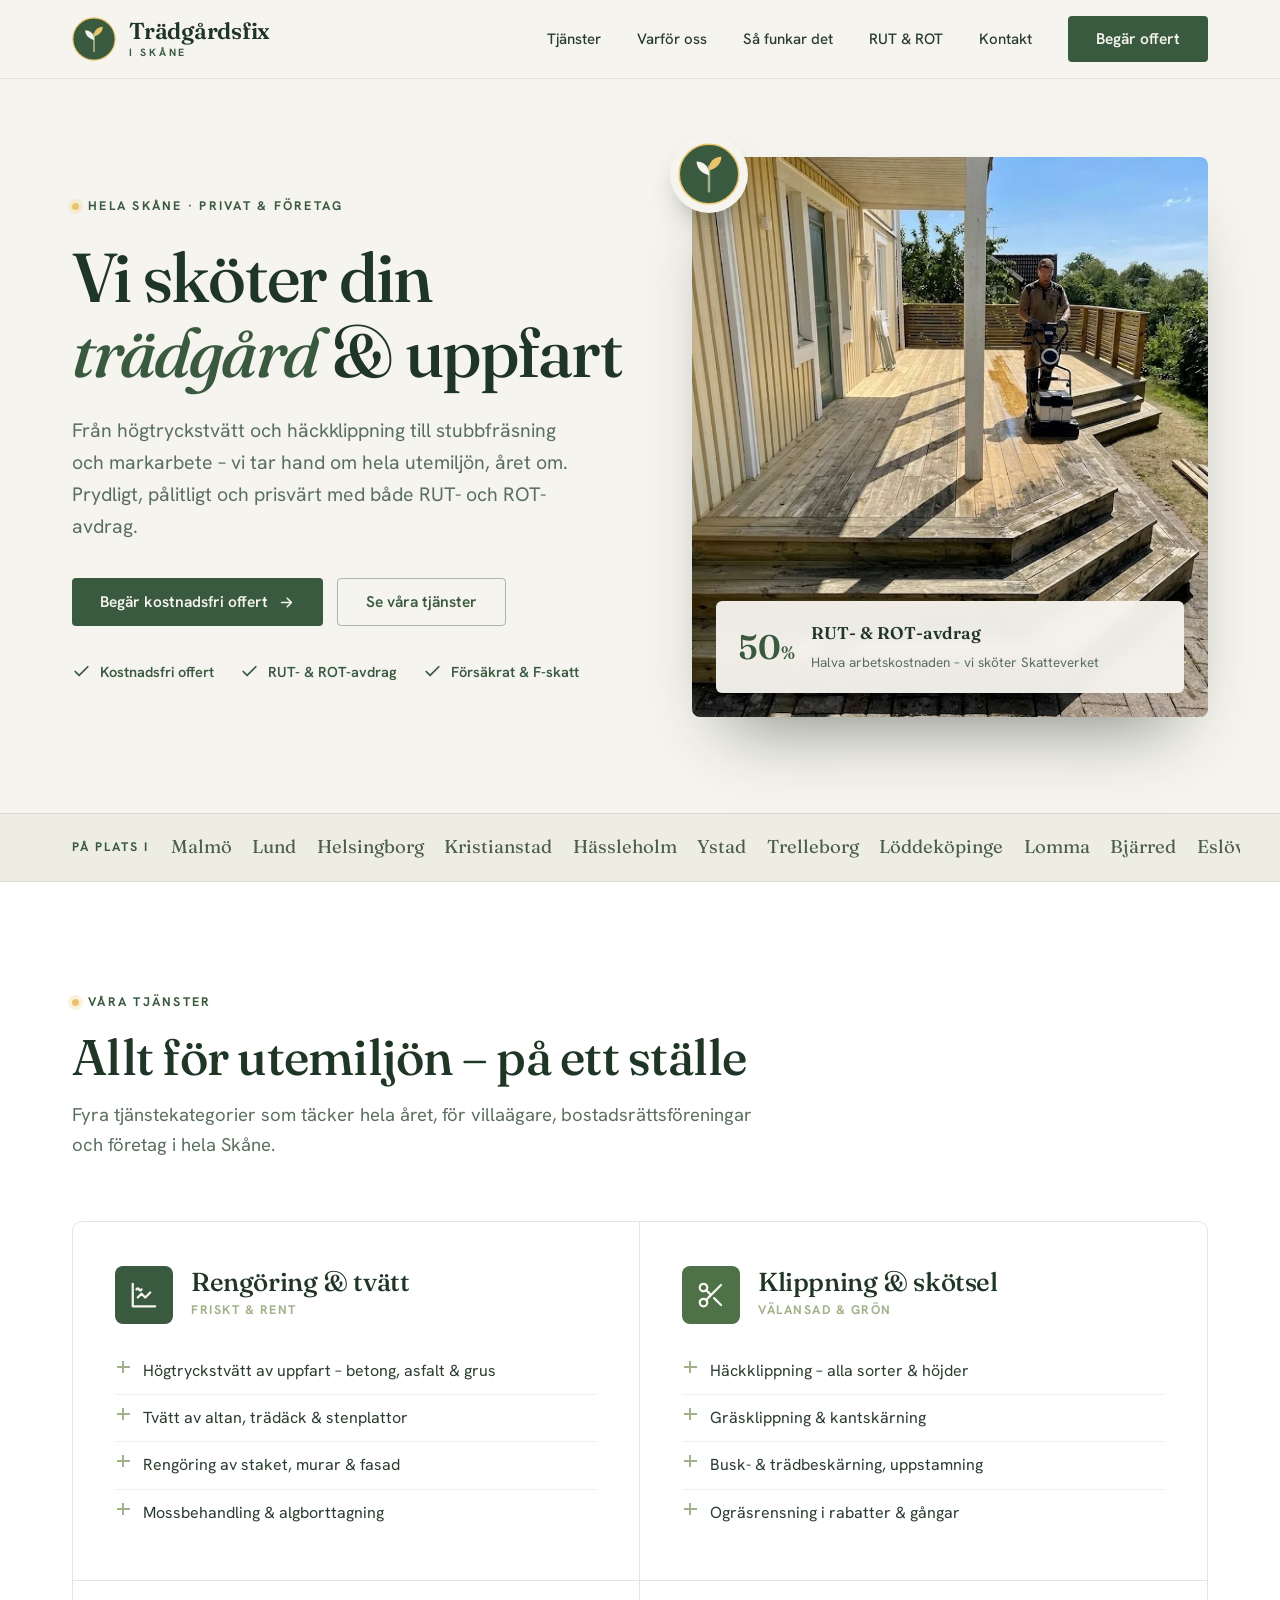
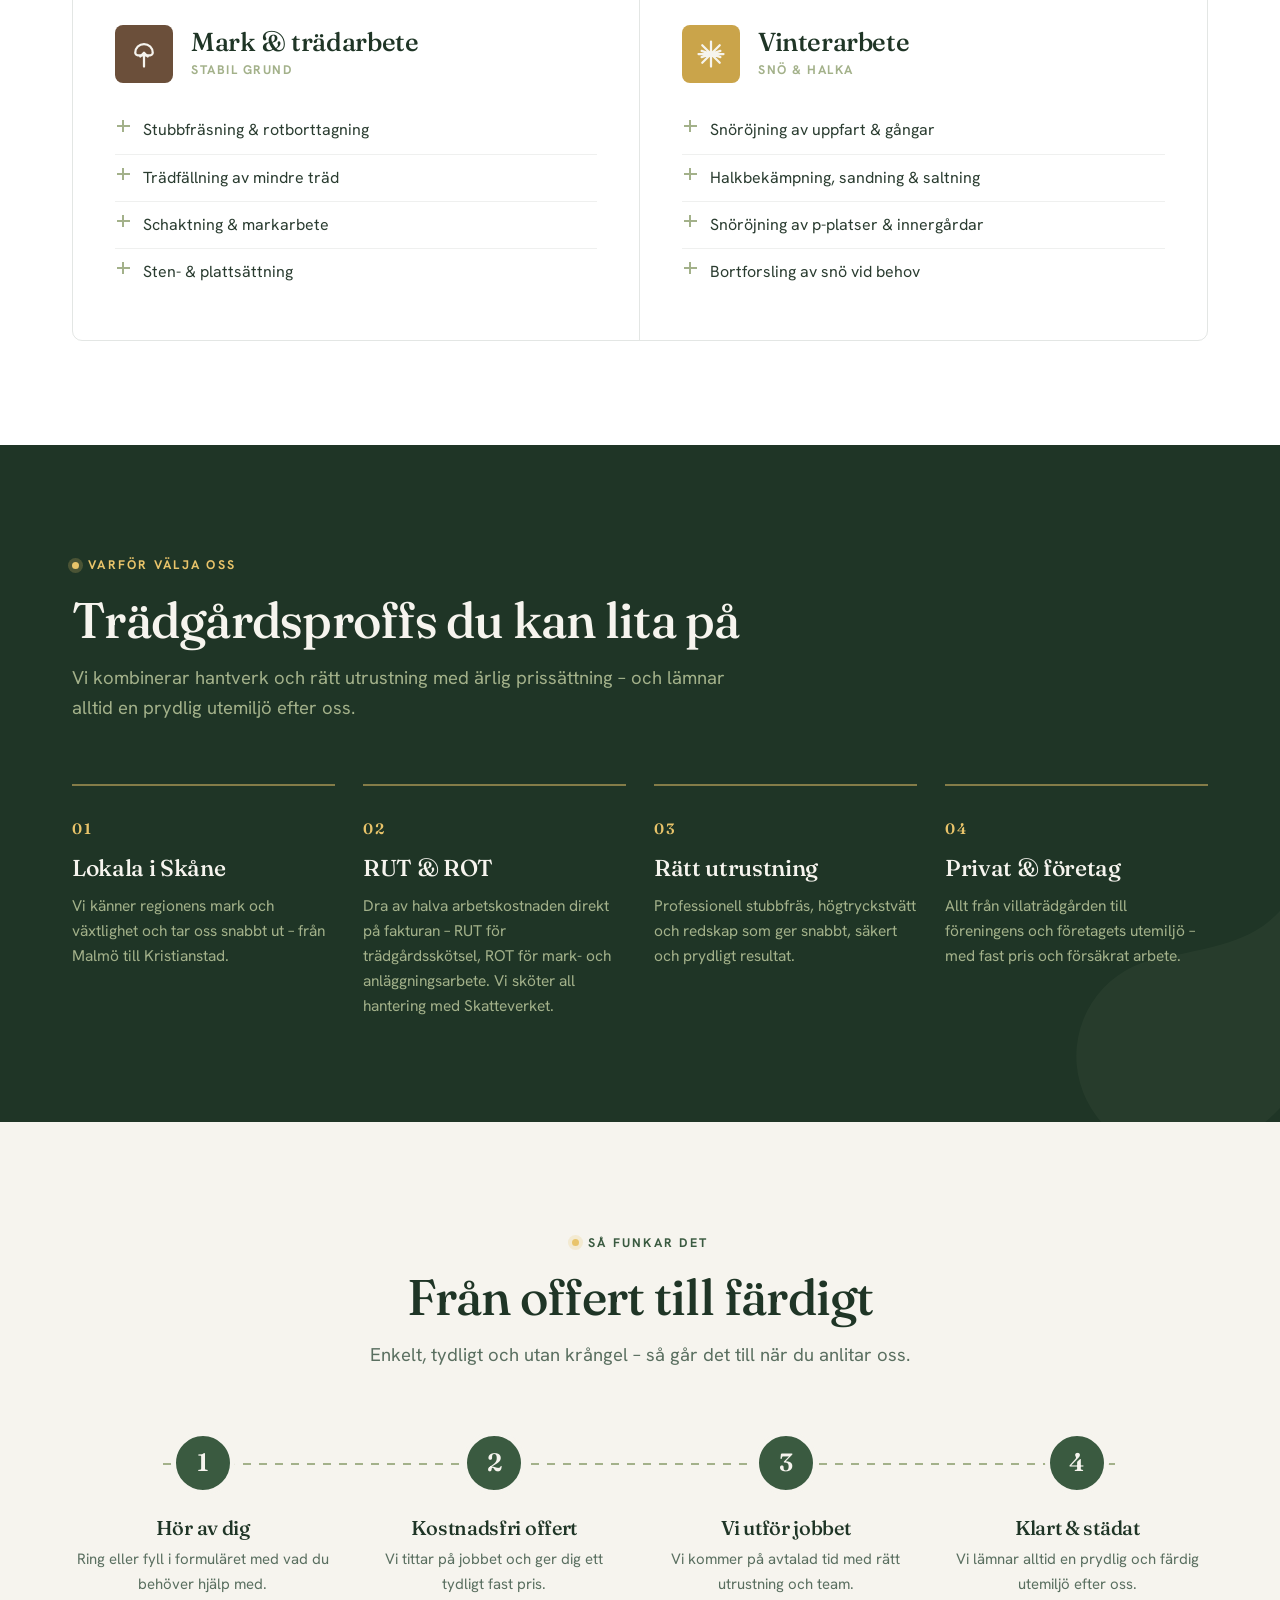
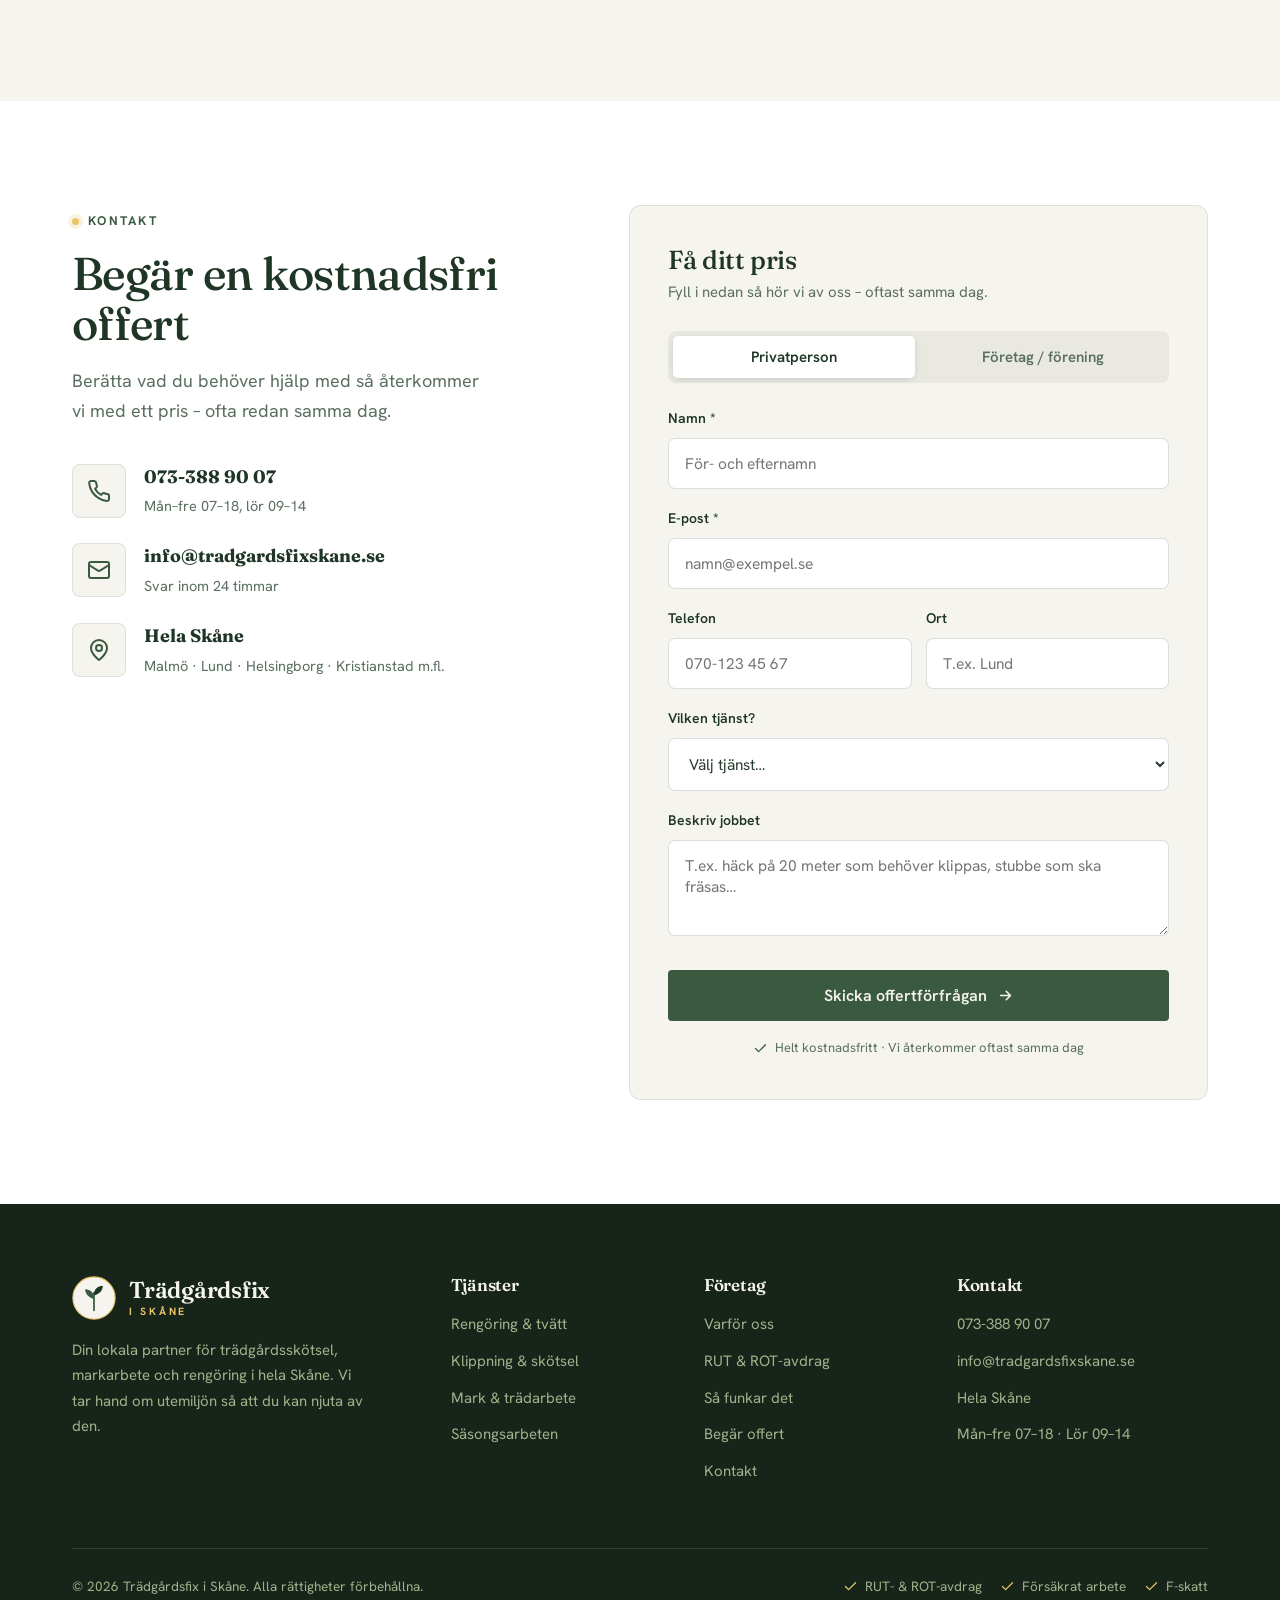
==== index.html @ 58f9da81 "Add files via upload" ====
<!DOCTYPE html>
<html lang="sv">
<head>
<meta charset="UTF-8">
<meta name="viewport" content="width=device-width, initial-scale=1.0">
<title>Trädgårdsfix i Skåne – Trädgårdsskötsel, markarbete & rengöring</title>
<meta name="description" content="Trädgårdsfix i Skåne erbjuder högtryckstvätt, häckklippning, stubbfräsning, markarbete och säsongsskötsel i hela Skåne. Privat & företag. Både RUT- & ROT-avdrag. Begär kostnadsfri offert!">
<link rel="preconnect" href="https://fonts.googleapis.com">
<link rel="preconnect" href="https://fonts.gstatic.com" crossorigin>
<link href="https://fonts.googleapis.com/css2?family=Fraunces:ital,opsz,wght@0,9..144,400;0,9..144,500;0,9..144,600;1,9..144,400;1,9..144,500&family=Hanken+Grotesk:wght@400;500;600;700&display=swap" rel="stylesheet">
<style>
  :root{
    --moss:#3a5a40;
    --forest:#1f3526;
    --deep:#16241a;
    --sage:#a3b18a;
    --pale:#dad7cd;
    --cream:#f6f4ee;
    --bark:#6b4f3a;
    --sun:#e9c46a;
    --sun-deep:#caa44a;
    --white:#ffffff;
    --ink:#2a3c30;
    --muted:#5a6f60;
    --display:'Fraunces',Georgia,serif;
    --body:'Hanken Grotesk',system-ui,sans-serif;
  }
  *{margin:0;padding:0;box-sizing:border-box}
  html{scroll-behavior:smooth}
  body{font-family:var(--body);color:var(--ink);background:var(--cream);line-height:1.65;font-size:17px;overflow-x:hidden}
  h1,h2,h3,h4{font-family:var(--display);font-weight:500;line-height:1.08;letter-spacing:-0.015em;color:var(--forest)}
  a{color:inherit;text-decoration:none}
  img{display:block;max-width:100%}
  .wrap{max-width:1200px;margin:0 auto;padding:0 32px}

  /* ── label / eyebrow ── */
  .eyebrow{display:inline-flex;align-items:center;gap:9px;font-family:var(--body);font-weight:700;font-size:12.5px;letter-spacing:.18em;text-transform:uppercase;color:var(--moss)}
  .eyebrow::before{content:"";width:7px;height:7px;border-radius:50%;background:var(--sun);box-shadow:0 0 0 4px rgba(233,196,106,.22)}

  /* ── buttons ── */
  .btn{display:inline-flex;align-items:center;gap:10px;background:var(--moss);color:var(--cream);padding:15px 28px;border-radius:4px;font-weight:600;font-size:15.5px;font-family:var(--body);transition:transform .18s,background .18s,box-shadow .18s;border:none;cursor:pointer;line-height:1}
  .btn:hover{background:var(--forest);transform:translateY(-2px);box-shadow:0 14px 28px -16px rgba(31,53,38,.7)}
  .btn svg{width:17px;height:17px}
  .btn-out{background:transparent;border:1.5px solid rgba(58,90,64,.4);color:var(--moss)}
  .btn-out:hover{background:rgba(58,90,64,.06);border-color:var(--moss);box-shadow:none}
  .btn-sun{background:var(--sun);color:var(--forest)}
  .btn-sun:hover{background:var(--sun-deep);color:var(--forest)}

  /* ══ NAV ══ */
  header{position:sticky;top:0;z-index:100;background:rgba(246,244,238,.82);backdrop-filter:blur(14px);border-bottom:1px solid rgba(31,53,38,.09)}
  nav{display:flex;align-items:center;justify-content:space-between;height:78px}
  .logo{display:flex;align-items:center;gap:13px}
  .logo svg{width:44px;height:44px;flex:0 0 auto}
  .logo-word{display:flex;flex-direction:column;line-height:1}
  .lw-main{font-family:var(--display);font-size:23px;font-weight:600;letter-spacing:-.01em;color:var(--forest)}
  .lw-sub{font-family:var(--body);font-size:10.5px;font-weight:700;letter-spacing:.26em;text-transform:uppercase;color:var(--moss);margin-top:4px}
  .navlinks{display:flex;gap:36px;align-items:center}
  .navlinks a.lk{font-weight:500;font-size:15px;color:var(--ink);transition:color .2s;white-space:nowrap}
  .navlinks a.lk:hover{color:var(--moss)}
  .menu-toggle{display:none;background:none;border:none;cursor:pointer;color:var(--forest)}
  .menu-toggle svg{width:28px;height:28px}

  /* ══ HERO ══ */
  .hero{position:relative;padding:78px 0 96px}
  .hero-grid{display:grid;grid-template-columns:1.04fr .96fr;gap:60px;align-items:center}
  .hero h1{font-size:clamp(42px,5.4vw,72px);margin:22px 0 0;letter-spacing:-0.025em}
  .hero h1 em{font-style:italic;font-weight:500;color:var(--moss)}
  .hero p.lead{font-size:19.5px;color:var(--muted);max-width:500px;margin:24px 0 36px}
  .hero-cta{display:flex;gap:14px;flex-wrap:wrap}
  .trust{display:flex;gap:26px;margin-top:34px;flex-wrap:wrap}
  .trust span{display:inline-flex;align-items:center;gap:9px;font-size:14.5px;font-weight:600;color:var(--moss)}
  .trust svg{width:19px;height:19px;flex:0 0 auto}

  /* hero visual */
  .hero-visual{position:relative}
  .hero-visual .frame{position:relative;border-radius:8px;overflow:hidden;box-shadow:0 40px 70px -36px rgba(22,36,26,.55)}
  .hero-visual image-slot{width:100%;height:560px;display:block}
  .hero-visual .hero-photo{width:100%;height:560px;display:block;object-fit:cover}
  .hero-visual .leafmark{position:absolute;top:-22px;left:-22px;width:78px;height:78px;background:var(--cream);border-radius:50%;display:flex;align-items:center;justify-content:center;box-shadow:0 14px 30px -14px rgba(22,36,26,.5);z-index:3}
  .hero-visual .leafmark svg{width:62px;height:62px}
  .rut-card{position:absolute;bottom:24px;left:24px;right:24px;background:rgba(246,244,238,.96);backdrop-filter:blur(6px);border-radius:6px;padding:18px 22px;display:flex;align-items:center;gap:16px;z-index:3}
  .rut-card .pct{flex:0 0 auto;font-family:var(--display);font-size:34px;font-weight:600;color:var(--moss);line-height:1}
  .rut-card .pct small{font-size:18px}
  .rut-card .tx strong{display:block;font-family:var(--display);font-size:17px;color:var(--forest);font-weight:600}
  .rut-card .tx span{font-size:13.5px;color:var(--muted)}

  /* ══ TOWN STRIP ══ */
  .towns{border-top:1px solid rgba(31,53,38,.1);border-bottom:1px solid rgba(31,53,38,.1);background:rgba(163,177,138,.1)}
  .towns .wrap{display:flex;align-items:center;gap:22px;padding-top:18px;padding-bottom:18px;flex-wrap:nowrap;overflow-x:auto}
  .towns .ttl{font-size:12.5px;font-weight:700;letter-spacing:.16em;text-transform:uppercase;color:var(--moss);flex:0 0 auto}
  .towns ul{list-style:none;display:flex;gap:clamp(12px,1.6vw,24px);flex-wrap:nowrap;flex:1;justify-content:space-between;min-width:0}
  .towns li{font-family:var(--display);font-size:clamp(15px,1.45vw,19px);color:var(--forest);opacity:.78;white-space:nowrap}

  /* ══ SECTIONS ══ */
  .sec{padding:104px 0}
  .sec-head{max-width:680px;margin:0 0 60px}
  .sec-head.center{margin-left:auto;margin-right:auto;text-align:center}
  .sec-head h2{font-size:clamp(32px,4vw,50px);margin:16px 0 16px}
  .sec-head p{font-size:18.5px;color:var(--muted)}

  /* ── SERVICES ── */
  #tjanster{background:var(--white)}
  .svc-grid{display:grid;grid-template-columns:repeat(2,1fr);gap:0;border:1px solid rgba(31,53,38,.12);border-radius:10px;overflow:hidden}
  .svc-card{padding:44px 42px;position:relative;border-right:1px solid rgba(31,53,38,.12);border-bottom:1px solid rgba(31,53,38,.12);transition:background .25s}
  .svc-card:nth-child(2n){border-right:none}
  .svc-card:nth-child(n+3){border-bottom:none}
  .svc-card:hover{background:var(--cream)}
  .svc-top{display:flex;align-items:center;gap:18px;margin-bottom:24px}
  .svc-icon{width:58px;height:58px;border-radius:8px;background:var(--moss);display:flex;align-items:center;justify-content:center;flex:0 0 auto}
  .svc-icon svg{width:30px;height:30px;color:var(--cream)}
  .svc-card.c2 .svc-icon{background:#4f7148}
  .svc-card.c3 .svc-icon{background:var(--bark)}
  .svc-card.c4 .svc-icon{background:var(--sun-deep)}
  .svc-card h3{font-size:26px}
  .svc-card .cat{font-size:12.5px;font-weight:700;letter-spacing:.12em;text-transform:uppercase;color:var(--sage);margin-top:4px}
  .svc-card ul{list-style:none;columns:1}
  .svc-card li{padding:10px 0 10px 28px;position:relative;font-size:16px;color:var(--ink);border-bottom:1px solid rgba(31,53,38,.07)}
  .svc-card li:last-child{border-bottom:none}
  .svc-card li::before{content:"";position:absolute;left:2px;top:18px;width:13px;height:2px;background:var(--sage)}
  .svc-card li::after{content:"";position:absolute;left:7px;top:13px;width:2px;height:12px;background:var(--sage)}

  /* ── WHY ── */
  #varfor{background:var(--forest);color:var(--cream);position:relative;overflow:hidden}
  #varfor .eyebrow{color:var(--sun)}
  #varfor .eyebrow::before{background:var(--sun)}
  #varfor .sec-head h2{color:var(--cream)}
  #varfor .sec-head p{color:var(--sage)}
  .why-grid{display:grid;grid-template-columns:repeat(4,1fr);gap:28px}
  .why-card{padding-top:28px;border-top:2px solid rgba(233,196,106,.5)}
  .why-card .num{font-family:var(--display);font-size:15px;font-weight:600;color:var(--sun);letter-spacing:.1em}
  .why-card h3{font-size:23px;color:var(--cream);margin:14px 0 12px}
  .why-card p{color:var(--sage);font-size:15.5px;line-height:1.62}
  .why-leaf{position:absolute;right:-80px;bottom:-90px;width:340px;height:340px;opacity:.06;color:var(--sage)}

  /* ── PROCESS ── */
  #process{background:var(--cream)}
  .steps{display:grid;grid-template-columns:repeat(4,1fr);gap:30px;position:relative;margin-top:14px}
  .steps::before{content:"";position:absolute;top:32px;left:8%;right:8%;height:2px;background:repeating-linear-gradient(90deg,var(--sage) 0 8px,transparent 8px 16px);z-index:0}
  .step{text-align:center;position:relative;z-index:1}
  .step .circle{width:64px;height:64px;border-radius:50%;background:var(--moss);color:var(--cream);font-family:var(--display);font-size:25px;display:flex;align-items:center;justify-content:center;margin:0 auto 22px;font-weight:600;border:5px solid var(--cream)}
  .step h3{font-size:20px;margin-bottom:9px}
  .step p{font-size:15px;color:var(--muted)}

  /* ── CONTACT ── */
  #kontakt{background:var(--white)}
  .contact-grid{display:grid;grid-template-columns:.92fr 1.08fr;gap:64px;align-items:start}
  .contact-info h2{font-size:clamp(30px,3.6vw,46px);margin:16px 0 18px}
  .contact-info>p{font-size:18px;color:var(--muted);margin-bottom:36px;max-width:420px}
  .contact-item{display:flex;align-items:center;gap:18px;margin-bottom:22px}
  .contact-item .ic{width:54px;height:54px;border-radius:8px;background:var(--cream);border:1px solid rgba(31,53,38,.1);display:flex;align-items:center;justify-content:center;flex:0 0 auto}
  .contact-item .ic svg{width:24px;height:24px;color:var(--moss)}
  .contact-item strong{display:block;font-family:var(--display);font-size:18px;color:var(--forest)}
  .contact-item span{font-size:14.5px;color:var(--muted)}

  form{background:var(--cream);border-radius:12px;padding:40px 38px;border:1px solid rgba(31,53,38,.1)}
  form h3{font-size:26px;margin-bottom:6px}
  form p.fsub{font-size:15px;color:var(--muted);margin-bottom:26px}
  .seg{display:grid;grid-template-columns:1fr 1fr;gap:8px;background:rgba(31,53,38,.06);padding:5px;border-radius:8px;margin-bottom:24px}
  .seg button{border:none;background:transparent;font-family:var(--body);font-weight:600;font-size:15px;padding:11px;border-radius:5px;cursor:pointer;color:var(--muted);transition:all .18s}
  .seg button.active{background:var(--white);color:var(--forest);box-shadow:0 2px 8px -3px rgba(31,53,38,.3)}
  .field{margin-bottom:18px}
  .row2{display:grid;grid-template-columns:1fr 1fr;gap:14px}
  label{display:block;font-weight:600;font-size:14px;margin-bottom:8px;color:var(--forest)}
  input,select,textarea{width:100%;padding:14px 16px;border:1.5px solid rgba(31,53,38,.16);border-radius:7px;font-family:var(--body);font-size:15.5px;background:var(--white);color:var(--ink);transition:border-color .2s,box-shadow .2s}
  input:focus,select:focus,textarea:focus{outline:none;border-color:var(--moss);box-shadow:0 0 0 3px rgba(58,90,64,.12)}
  textarea{resize:vertical;min-height:96px}
  .err input,.err select,.err textarea{border-color:#b3492f}
  .errmsg{display:none;color:#b3492f;font-size:13px;margin-top:6px;font-weight:500}
  .err .errmsg{display:block}
  form .btn{width:100%;justify-content:center;margin-top:8px;font-size:16px;padding:17px}
  .form-note{font-size:13px;color:var(--muted);text-align:center;margin-top:16px;display:flex;align-items:center;justify-content:center;gap:7px}
  .form-note svg{width:15px;height:15px;color:var(--moss)}
  .thanks{text-align:center;padding:30px 10px}
  .thanks .tick{width:64px;height:64px;border-radius:50%;background:var(--moss);display:flex;align-items:center;justify-content:center;margin:0 auto 22px}
  .thanks .tick svg{width:32px;height:32px;color:var(--cream)}
  .thanks h3{font-size:28px;margin-bottom:12px}
  .thanks p{color:var(--muted);font-size:16px;max-width:340px;margin:0 auto}

  /* ══ FOOTER ══ */
  footer{background:var(--deep);color:var(--sage);padding:72px 0 32px}
  .foot-grid{display:grid;grid-template-columns:1.6fr 1fr 1fr 1.2fr;gap:44px;margin-bottom:52px}
  footer .logo .lw-main{color:var(--cream)}
  footer .logo .lw-sub{color:var(--sun)}
  .foot-about{font-size:15px;line-height:1.7;max-width:300px;margin-top:18px}
  footer h4{color:var(--cream);font-size:17px;margin-bottom:18px;font-weight:600}
  footer ul{list-style:none}
  footer ul li{margin-bottom:12px;font-size:15px}
  footer ul li a:hover{color:var(--sun)}
  .foot-bottom{border-top:1px solid rgba(246,244,238,.12);padding-top:26px;display:flex;justify-content:space-between;flex-wrap:wrap;gap:12px;font-size:13.5px}
  .foot-badges{display:flex;gap:18px;flex-wrap:wrap}
  .foot-badges span{display:inline-flex;align-items:center;gap:7px}
  .foot-badges svg{width:15px;height:15px;color:var(--sun)}

  /* ── reveal ── */
  .fade{opacity:0;transform:translateY(26px);transition:opacity .7s ease,transform .7s ease}
  .fade.in{opacity:1;transform:none}

  @media(max-width:960px){
    .hero-grid,.contact-grid{grid-template-columns:1fr;gap:48px}
    .hero-visual{order:-1}
    .hero-visual image-slot{height:380px}
    .hero-visual .hero-photo{height:380px}
    .why-grid{grid-template-columns:repeat(2,1fr);gap:36px 28px}
    .foot-grid{grid-template-columns:1fr 1fr;gap:34px}
  }
  @media(max-width:1080px){
    .navlinks{display:none}
    .navlinks.open{display:flex;position:absolute;top:78px;left:0;right:0;background:var(--cream);flex-direction:column;align-items:flex-start;padding:24px 28px;gap:20px;border-bottom:1px solid rgba(31,53,38,.12);z-index:100}
    .menu-toggle{display:block}
  }
  @media(max-width:680px){
    .wrap{padding:0 22px}
    .sec{padding:70px 0}
    .svc-grid{grid-template-columns:1fr}
    .svc-card{border-right:none!important}
    .svc-card:nth-child(n+1){border-bottom:1px solid rgba(31,53,38,.12)}
    .svc-card:last-child{border-bottom:none}
    .why-grid,.steps{grid-template-columns:1fr;gap:30px}
    .foot-grid{grid-template-columns:1fr;gap:30px}
    .foot-bottom{flex-direction:column;align-items:flex-start;gap:16px}
    .steps::before{display:none}
    .row2{grid-template-columns:1fr}
  }
</style>
</head>
<body>

<!-- ══════════ NAV ══════════ -->
<header>
  <div class="wrap">
    <nav>
      <a href="#top" class="logo" aria-label="Trädgårdsfix i Skåne">
        <svg viewBox="0 0 100 100" aria-hidden="true">
          <circle cx="50" cy="50" r="48" fill="#3a5a40"/>
          <circle cx="50" cy="50" r="48" fill="none" stroke="#e9c46a" stroke-width="2.5"/>
          <path d="M50 78 C50 60 50 48 50 38" stroke="#a3b18a" stroke-width="4" stroke-linecap="round" fill="none"/>
          <path d="M50 52 C40 50 30 42 30 30 C42 30 50 38 50 50 Z" fill="#f6f4ee"/>
          <path d="M50 44 C60 42 70 34 70 22 C58 22 50 30 50 42 Z" fill="#e9c46a"/>
        </svg>
        <span class="logo-word"><span class="lw-main">Trädgårdsfix</span><span class="lw-sub">i Skåne</span></span>
      </a>
      <div class="navlinks" id="nav">
        <a class="lk" href="tjanster.html">Tjänster</a>
        <a class="lk" href="varfor-oss.html">Varför oss</a>
        <a class="lk" href="sa-funkar-det.html">Så funkar det</a>
        <a class="lk" href="avdrag.html">RUT &amp; ROT</a>
        <a class="lk" href="kontakt.html">Kontakt</a>
        <a href="kontakt.html" class="btn">Begär offert</a>
      </div>
      <button class="menu-toggle" id="toggle" aria-label="Öppna meny">
        <svg viewBox="0 0 24 24" fill="none" stroke="currentColor" stroke-width="2" stroke-linecap="round"><path d="M3 6h18M3 12h18M3 18h18"/></svg>
      </button>
    </nav>
  </div>
</header>

<!-- ══════════ HERO ══════════ -->
<section class="hero" id="top">
  <div class="wrap hero-grid">
    <div class="hero-copy fade in">
      <span class="eyebrow">Hela Skåne · Privat &amp; företag</span>
      <h1>Vi sköter din <em>trädgård</em> &amp; uppfart</h1>
      <p class="lead">Från högtryckstvätt och häckklippning till stubbfräsning och markarbete – vi tar hand om hela utemiljön, året om. Prydligt, pålitligt och prisvärt med både RUT- och ROT-avdrag.</p>
      <div class="hero-cta">
        <a href="#kontakt" class="btn">Begär kostnadsfri offert
          <svg viewBox="0 0 24 24" fill="none" stroke="currentColor" stroke-width="2.2" stroke-linecap="round" stroke-linejoin="round"><path d="M5 12h14M13 6l6 6-6 6"/></svg>
        </a>
        <a href="#tjanster" class="btn btn-out">Se våra tjänster</a>
      </div>
      <div class="trust">
        <span><svg viewBox="0 0 24 24" fill="none" stroke="currentColor" stroke-width="2.2" stroke-linecap="round" stroke-linejoin="round"><path d="M20 6 9 17l-5-5"/></svg> Kostnadsfri offert</span>
        <span><svg viewBox="0 0 24 24" fill="none" stroke="currentColor" stroke-width="2.2" stroke-linecap="round" stroke-linejoin="round"><path d="M20 6 9 17l-5-5"/></svg> RUT- &amp; ROT-avdrag</span>
        <span><svg viewBox="0 0 24 24" fill="none" stroke="currentColor" stroke-width="2.2" stroke-linecap="round" stroke-linejoin="round"><path d="M20 6 9 17l-5-5"/></svg> Försäkrat &amp; F-skatt</span>
      </div>
    </div>
    <div class="hero-visual fade in">
      <div class="leafmark">
        <svg viewBox="0 0 100 100" aria-hidden="true">
          <circle cx="50" cy="50" r="48" fill="#3a5a40"/>
          <circle cx="50" cy="50" r="48" fill="none" stroke="#e9c46a" stroke-width="2.5"/>
          <path d="M50 78 C50 60 50 48 50 38" stroke="#a3b18a" stroke-width="4" stroke-linecap="round" fill="none"/>
          <path d="M50 52 C40 50 30 42 30 30 C42 30 50 38 50 50 Z" fill="#f6f4ee"/>
          <path d="M50 44 C60 42 70 34 70 22 C58 22 50 30 50 42 Z" fill="#e9c46a"/>
        </svg>
      </div>
      <div class="frame">
        <img class="hero-photo" src="hero.webp" alt="Välskött trädgård i Skåne">
        <div class="rut-card">
          <div class="pct">50<small>%</small></div>
          <div class="tx">
            <strong>RUT- &amp; ROT-avdrag</strong>
            <span>Halva arbetskostnaden – vi sköter Skatteverket</span>
          </div>
        </div>
      </div>
    </div>
  </div>
</section>

<!-- ══════════ TOWN STRIP ══════════ -->
<div class="towns">
  <div class="wrap">
    <span class="ttl">På plats i</span>
    <ul>
      <li>Malmö</li>
      <li>Lund</li>
      <li>Helsingborg</li>
      <li>Kristianstad</li>
      <li>Hässleholm</li>
      <li>Ystad</li>
      <li>Trelleborg</li>
      <li>Löddeköpinge</li>
      <li>Lomma</li>
      <li>Bjärred</li>
      <li>Eslöv</li>
    </ul>
  </div>
</div>

<!-- ══════════ SERVICES ══════════ -->
<section class="sec" id="tjanster">
  <div class="wrap">
    <div class="sec-head fade">
      <span class="eyebrow">Våra tjänster</span>
      <h2>Allt för utemiljön – på ett ställe</h2>
      <p>Fyra tjänstekategorier som täcker hela året, för villaägare, bostadsrättsföreningar och företag i hela Skåne.</p>
    </div>
    <div class="svc-grid">

      <div class="svc-card c1 fade">
        <div class="svc-top">
          <div class="svc-icon"><svg viewBox="0 0 24 24" fill="none" stroke="currentColor" stroke-width="1.8" stroke-linecap="round" stroke-linejoin="round"><path d="M3 3v18h18"/><path d="M7 14l3-3 3 3 4-4"/><path d="M6 7.5c.5-1 1.5-1 2 0s1.5 1 2 0"/></svg></div>
          <div><h3>Rengöring &amp; tvätt</h3><div class="cat">Friskt &amp; rent</div></div>
        </div>
        <ul>
          <li>Högtryckstvätt av uppfart – betong, asfalt &amp; grus</li>
          <li>Tvätt av altan, trädäck &amp; stenplattor</li>
          <li>Rengöring av staket, murar &amp; fasad</li>
          <li>Mossbehandling &amp; algborttagning</li>
        </ul>
      </div>

      <div class="svc-card c2 fade">
        <div class="svc-top">
          <div class="svc-icon"><svg viewBox="0 0 24 24" fill="none" stroke="currentColor" stroke-width="1.8" stroke-linecap="round" stroke-linejoin="round"><circle cx="6" cy="6" r="3"/><circle cx="6" cy="18" r="3"/><path d="M20 4 8.12 15.88"/><path d="M14.47 14.48 20 20"/><path d="M8.12 8.12 12 12"/></svg></div>
          <div><h3>Klippning &amp; skötsel</h3><div class="cat">Välansad &amp; grön</div></div>
        </div>
        <ul>
          <li>Häckklippning – alla sorter &amp; höjder</li>
          <li>Gräsklippning &amp; kantskärning</li>
          <li>Busk- &amp; trädbeskärning, uppstamning</li>
          <li>Ogräsrensning i rabatter &amp; gångar</li>
        </ul>
      </div>

      <div class="svc-card c3 fade">
        <div class="svc-top">
          <div class="svc-icon"><svg viewBox="0 0 24 24" fill="none" stroke="currentColor" stroke-width="1.8" stroke-linecap="round" stroke-linejoin="round"><path d="M12 22v-8"/><path d="M9 14l3-3 3 3"/><path d="M5 11a7 7 0 0 1 14 0c0 1-1 2-2 2H7c-1 0-2-1-2-2Z"/></svg></div>
          <div><h3>Mark &amp; trädarbete</h3><div class="cat">Stabil grund</div></div>
        </div>
        <ul>
          <li>Stubbfräsning &amp; rotborttagning</li>
          <li>Trädfällning av mindre träd</li>
          <li>Schaktning &amp; markarbete</li>
          <li>Sten- &amp; plattsättning</li>
        </ul>
      </div>

      <div class="svc-card c4 fade">
        <div class="svc-top">
          <div class="svc-icon"><svg viewBox="0 0 24 24" fill="none" stroke="currentColor" stroke-width="1.8" stroke-linecap="round" stroke-linejoin="round"><path d="M12 2v20M2 12h20M5 5l14 14M19 5 5 19M4.5 9.5 12 12l7.5-2.5M4.5 14.5 12 12l7.5 2.5"/></svg></div>
          <div><h3>Vinterarbete</h3><div class="cat">Snö &amp; halka</div></div>
        </div>
        <ul>
          <li>Snöröjning av uppfart &amp; gångar</li>
          <li>Halkbekämpning, sandning &amp; saltning</li>
          <li>Snöröjning av p-platser &amp; innergårdar</li>
          <li>Bortforsling av snö vid behov</li>
        </ul>
      </div>

    </div>
  </div>
</section>

<!-- ══════════ WHY ══════════ -->
<section class="sec" id="varfor">
  <svg class="why-leaf" viewBox="0 0 24 24" fill="currentColor" aria-hidden="true"><path d="M11 20A7 7 0 0 1 9.8 6.1C15.5 5 17 4.48 19 2c1 2 2 4.18 2 8 0 5.5-4.78 10-10 10Z"/></svg>
  <div class="wrap">
    <div class="sec-head fade">
      <span class="eyebrow">Varför välja oss</span>
      <h2>Trädgårdsproffs du kan lita på</h2>
      <p>Vi kombinerar hantverk och rätt utrustning med ärlig prissättning – och lämnar alltid en prydlig utemiljö efter oss.</p>
    </div>
    <div class="why-grid">
      <div class="why-card fade">
        <span class="num">01</span>
        <h3>Lokala i Skåne</h3>
        <p>Vi känner regionens mark och växtlighet och tar oss snabbt ut – från Malmö till Kristianstad.</p>
      </div>
      <div class="why-card fade">
        <span class="num">02</span>
        <h3>RUT &amp; ROT</h3>
        <p>Dra av halva arbetskostnaden direkt på fakturan – RUT för trädgårdsskötsel, ROT för mark- och anläggningsarbete. Vi sköter all hantering med Skatteverket.</p>
      </div>
      <div class="why-card fade">
        <span class="num">03</span>
        <h3>Rätt utrustning</h3>
        <p>Professionell stubbfräs, högtryckstvätt och redskap som ger snabbt, säkert och prydligt resultat.</p>
      </div>
      <div class="why-card fade">
        <span class="num">04</span>
        <h3>Privat &amp; företag</h3>
        <p>Allt från villaträdgården till föreningens och företagets utemiljö – med fast pris och försäkrat arbete.</p>
      </div>
    </div>
  </div>
</section>

<!-- ══════════ PROCESS ══════════ -->
<section class="sec" id="process">
  <div class="wrap">
    <div class="sec-head center fade">
      <span class="eyebrow">Så funkar det</span>
      <h2>Från offert till färdigt</h2>
      <p>Enkelt, tydligt och utan krångel – så går det till när du anlitar oss.</p>
    </div>
    <div class="steps">
      <div class="step fade"><div class="circle">1</div><h3>Hör av dig</h3><p>Ring eller fyll i formuläret med vad du behöver hjälp med.</p></div>
      <div class="step fade"><div class="circle">2</div><h3>Kostnadsfri offert</h3><p>Vi tittar på jobbet och ger dig ett tydligt fast pris.</p></div>
      <div class="step fade"><div class="circle">3</div><h3>Vi utför jobbet</h3><p>Vi kommer på avtalad tid med rätt utrustning och team.</p></div>
      <div class="step fade"><div class="circle">4</div><h3>Klart &amp; städat</h3><p>Vi lämnar alltid en prydlig och färdig utemiljö efter oss.</p></div>
    </div>
  </div>
</section>

<!-- ══════════ CONTACT ══════════ -->
<section class="sec" id="kontakt">
  <div class="wrap contact-grid">
    <div class="contact-info fade">
      <span class="eyebrow">Kontakt</span>
      <h2>Begär en kostnadsfri offert</h2>
      <p>Berätta vad du behöver hjälp med så återkommer vi med ett pris – ofta redan samma dag.</p>
      <div class="contact-item">
        <div class="ic"><svg viewBox="0 0 24 24" fill="none" stroke="currentColor" stroke-width="2" stroke-linecap="round" stroke-linejoin="round"><path d="M22 16.92v3a2 2 0 0 1-2.18 2 19.79 19.79 0 0 1-8.63-3.07 19.5 19.5 0 0 1-6-6 19.79 19.79 0 0 1-3.07-8.67A2 2 0 0 1 4.11 2h3a2 2 0 0 1 2 1.72c.13.96.36 1.9.7 2.81a2 2 0 0 1-.45 2.11L8.09 9.91a16 16 0 0 0 6 6l1.27-1.27a2 2 0 0 1 2.11-.45c.91.34 1.85.57 2.81.7A2 2 0 0 1 22 16.92Z"/></svg></div>
        <div><strong>073-388 90 07</strong><span>Mån–fre 07–18, lör 09–14</span></div>
      </div>
      <div class="contact-item">
        <div class="ic"><svg viewBox="0 0 24 24" fill="none" stroke="currentColor" stroke-width="2" stroke-linecap="round" stroke-linejoin="round"><rect width="20" height="16" x="2" y="4" rx="2"/><path d="m22 7-8.97 5.7a1.94 1.94 0 0 1-2.06 0L2 7"/></svg></div>
        <div><strong>info@tradgardsfixskane.se</strong><span>Svar inom 24 timmar</span></div>
      </div>
      <div class="contact-item">
        <div class="ic"><svg viewBox="0 0 24 24" fill="none" stroke="currentColor" stroke-width="2" stroke-linecap="round" stroke-linejoin="round"><path d="M20 10c0 6-8 12-8 12s-8-6-8-12a8 8 0 0 1 16 0Z"/><circle cx="12" cy="10" r="3"/></svg></div>
        <div><strong>Hela Skåne</strong><span>Malmö · Lund · Helsingborg · Kristianstad m.fl.</span></div>
      </div>
    </div>

    <form id="quoteForm" novalidate>
      <div id="formBody">
        <h3>Få ditt pris</h3>
        <p class="fsub">Fyll i nedan så hör vi av oss – oftast samma dag.</p>
        <div class="seg" id="kundtyp">
          <button type="button" class="active" data-val="Privatperson">Privatperson</button>
          <button type="button" data-val="Företag / förening">Företag / förening</button>
        </div>
        <input type="hidden" name="kundtyp" id="kundtypVal" value="Privatperson">
        <input type="hidden" name="subject" value="Ny offertförfrågan från hemsidan">
        <input type="hidden" name="from_name" value="Trädgårdsfix i Skåne – webb">
        <input type="checkbox" name="botcheck" id="botcheck" style="display:none" tabindex="-1" autocomplete="off">
        <div class="field" id="f-namn">
          <label for="namn">Namn <span class="req">*</span></label>
          <input type="text" id="namn" name="namn" placeholder="För- och efternamn">
          <div class="errmsg">Fyll i ditt namn.</div>
        </div>
        <div class="field" id="f-epost">
          <label for="epost">E-post <span class="req">*</span></label>
          <input type="email" id="epost" name="epost" placeholder="namn@exempel.se">
          <div class="errmsg">Ange en giltig e-postadress.</div>
        </div>
        <div class="row2">
          <div class="field" id="f-tel">
            <label for="tel">Telefon</label>
            <input type="tel" id="tel" name="tel" placeholder="070-123 45 67">
            <div class="errmsg">Ange ett telefonnummer.</div>
          </div>
          <div class="field" id="f-ort">
            <label for="ort">Ort</label>
            <input type="text" id="ort" name="ort" placeholder="T.ex. Lund">
            <div class="errmsg">Ange din ort.</div>
          </div>
        </div>
        <div class="field" id="f-tjanst">
          <label for="tjanst">Vilken tjänst?</label>
          <select id="tjanst" name="tjanst">
            <option value="">Välj tjänst…</option>
            <option>Rengöring &amp; tvätt</option>
            <option>Klippning &amp; skötsel</option>
            <option>Mark &amp; trädarbete</option>
            <option>Säsongsarbeten</option>
            <option>Flera / vet ej</option>
          </select>
          <div class="errmsg">Välj en tjänst.</div>
        </div>
        <div class="field" id="f-meddelande">
          <label for="meddelande">Beskriv jobbet</label>
          <textarea id="meddelande" name="meddelande" placeholder="T.ex. häck på 20 meter som behöver klippas, stubbe som ska fräsas…"></textarea>
        </div>
        <button type="submit" class="btn">Skicka offertförfrågan
          <svg viewBox="0 0 24 24" fill="none" stroke="currentColor" stroke-width="2.2" stroke-linecap="round" stroke-linejoin="round"><path d="M5 12h14M13 6l6 6-6 6"/></svg>
        </button>
        <p class="form-note">
          <svg viewBox="0 0 24 24" fill="none" stroke="currentColor" stroke-width="2" stroke-linecap="round" stroke-linejoin="round"><path d="M20 6 9 17l-5-5"/></svg>
          Helt kostnadsfritt · Vi återkommer oftast samma dag
        </p>
      </div>
    </form>
  </div>
</section>

<!-- ══════════ FOOTER ══════════ -->
<footer>
  <div class="wrap">
    <div class="foot-grid">
      <div>
        <div class="logo">
          <svg width="44" height="44" viewBox="0 0 100 100" aria-hidden="true">
            <circle cx="50" cy="50" r="48" fill="#f6f4ee"/>
            <circle cx="50" cy="50" r="48" fill="none" stroke="#e9c46a" stroke-width="2.5"/>
            <path d="M50 78 C50 60 50 48 50 38" stroke="#3a5a40" stroke-width="4" stroke-linecap="round" fill="none"/>
            <path d="M50 52 C40 50 30 42 30 30 C42 30 50 38 50 50 Z" fill="#3a5a40"/>
            <path d="M50 44 C60 42 70 34 70 22 C58 22 50 30 50 42 Z" fill="#1f3526"/>
          </svg>
          <span class="logo-word"><span class="lw-main">Trädgårdsfix</span><span class="lw-sub">i Skåne</span></span>
        </div>
        <p class="foot-about">Din lokala partner för trädgårdsskötsel, markarbete och rengöring i hela Skåne. Vi tar hand om utemiljön så att du kan njuta av den.</p>
      </div>
      <div>
        <h4>Tjänster</h4>
        <ul>
          <li><a href="tjanster.html">Rengöring &amp; tvätt</a></li>
          <li><a href="tjanster.html">Klippning &amp; skötsel</a></li>
          <li><a href="tjanster.html">Mark &amp; trädarbete</a></li>
          <li><a href="tjanster.html">Säsongsarbeten</a></li>
        </ul>
      </div>
      <div>
        <h4>Företag</h4>
        <ul>
          <li><a href="varfor-oss.html">Varför oss</a></li>
          <li><a href="avdrag.html">RUT &amp; ROT-avdrag</a></li>
          <li><a href="sa-funkar-det.html">Så funkar det</a></li>
          <li><a href="kontakt.html">Begär offert</a></li>
          <li><a href="kontakt.html">Kontakt</a></li>
        </ul>
      </div>
      <div>
        <h4>Kontakt</h4>
        <ul>
          <li>073-388 90 07</li>
          <li>info@tradgardsfixskane.se</li>
          <li>Hela Skåne</li>
          <li>Mån–fre 07–18 · Lör 09–14</li>
        </ul>
      </div>
    </div>
    <div class="foot-bottom">
      <span>© 2026 Trädgårdsfix i Skåne. Alla rättigheter förbehållna.</span>
      <div class="foot-badges">
        <span><svg viewBox="0 0 24 24" fill="none" stroke="currentColor" stroke-width="2" stroke-linecap="round" stroke-linejoin="round"><path d="M20 6 9 17l-5-5"/></svg> RUT- &amp; ROT-avdrag</span>
        <span><svg viewBox="0 0 24 24" fill="none" stroke="currentColor" stroke-width="2" stroke-linecap="round" stroke-linejoin="round"><path d="M20 6 9 17l-5-5"/></svg> Försäkrat arbete</span>
        <span><svg viewBox="0 0 24 24" fill="none" stroke="currentColor" stroke-width="2" stroke-linecap="round" stroke-linejoin="round"><path d="M20 6 9 17l-5-5"/></svg> F-skatt</span>
      </div>
    </div>
  </div>
</footer>

<script>
  // mobile menu
  const toggle=document.getElementById('toggle');
  const nav=document.getElementById('nav');
  toggle.addEventListener('click',()=>nav.classList.toggle('open'));
  nav.querySelectorAll('a').forEach(a=>a.addEventListener('click',()=>nav.classList.remove('open')));

  // reveal on scroll
  const io=new IntersectionObserver((entries)=>{
    entries.forEach(e=>{if(e.isIntersecting){e.target.classList.add('in');io.unobserve(e.target);}});
  },{threshold:.12});
  document.querySelectorAll('.fade').forEach(el=>io.observe(el));

  // kundtyp segmented control
  const seg=document.getElementById('kundtyp');
  const kundtypVal=document.getElementById('kundtypVal');
  seg.addEventListener('click',(e)=>{
    const b=e.target.closest('button'); if(!b) return;
    seg.querySelectorAll('button').forEach(x=>x.classList.remove('active'));
    b.classList.add('active');
    kundtypVal.value=b.dataset.val;
  });

  // form validation + success
  const form=document.getElementById('quoteForm');

  // ===== E-POST-KOPPLING (Web3Forms) =====
  // 1. Skapa en gratis nyckel på https://web3forms.com med info@tradgardsfixskane.se
  // 2. Klistra in nyckeln mellan citattecknen nedan (ersätt DIN-NYCKEL-HÄR).
  //    Använd SAMMA nyckel här som på kontakt.html.
  const WEB3FORMS_KEY = 'b4616909-146c-4e19-b6a7-46b7f95f7a49';
  // =======================================

  const required=[['namn','f-namn'],['epost','f-epost'],['tel','f-tel'],['ort','f-ort'],['tjanst','f-tjanst']];
  required.forEach(([id])=>{
    document.getElementById(id).addEventListener('input',function(){
      this.closest('.field').classList.remove('err');
    });
  });

  function showThanks(){
    const namn=(document.getElementById('namn')?.value.trim().split(' ')[0])||'';
    document.getElementById('formBody').innerHTML=
      '<div class="thanks">'+
      '<div class="tick"><svg viewBox="0 0 24 24" fill="none" stroke="currentColor" stroke-width="2.4" stroke-linecap="round" stroke-linejoin="round"><path d="M20 6 9 17l-5-5"/></svg></div>'+
      '<h3>Tack'+(namn?', '+namn:'')+'!</h3>'+
      '<p>Vi har tagit emot din offertförfrågan och hör av oss så snart vi kan – ofta redan samma dag.</p>'+
      '</div>';
  }

  form.addEventListener('submit',async function(e){
    e.preventDefault();
    let ok=true;
    required.forEach(([id,field])=>{
      const el=document.getElementById(id);
      const f=document.getElementById(field);
      const emptyOrBad = !el.value.trim() || (id==='epost' && !/^[^\s@]+@[^\s@]+\.[^\s@]+$/.test(el.value.trim()));
      if(emptyOrBad){f.classList.add('err');ok=false;}else{f.classList.remove('err');}
    });
    if(!ok){form.querySelector('.err input,.err select')?.focus();return;}

    const btn=form.querySelector('button[type="submit"]');
    const btnHtml=btn.innerHTML;

    if(!WEB3FORMS_KEY || WEB3FORMS_KEY==='DIN-NYCKEL-HÄR'){
      showThanks();
      return;
    }

    btn.disabled=true;
    btn.style.opacity='.7';
    btn.textContent='Skickar…';
    try{
      const data=new FormData(form);
      data.set('access_key', WEB3FORMS_KEY);
      data.set('replyto', document.getElementById('epost').value.trim());
      const res=await fetch('https://api.web3forms.com/submit',{
        method:'POST',
        headers:{'Accept':'application/json'},
        body:data
      });
      const out=await res.json();
      if(out.success){ showThanks(); }
      else { throw new Error(out.message||'fel'); }
    }catch(err){
      btn.disabled=false;
      btn.style.opacity='';
      btn.innerHTML=btnHtml;
      let warn=form.querySelector('.send-error');
      if(!warn){
        warn=document.createElement('p');
        warn.className='send-error';
        warn.style.cssText='color:#b3492f;font-size:14px;font-weight:500;text-align:center;margin-top:14px';
        btn.insertAdjacentElement('afterend',warn);
      }
      warn.textContent='Det gick inte att skicka just nu. Ring oss gärna på 073-388 90 07 eller mejla info@tradgardsfixskane.se.';
    }
  });
</script>

</body>
</html>
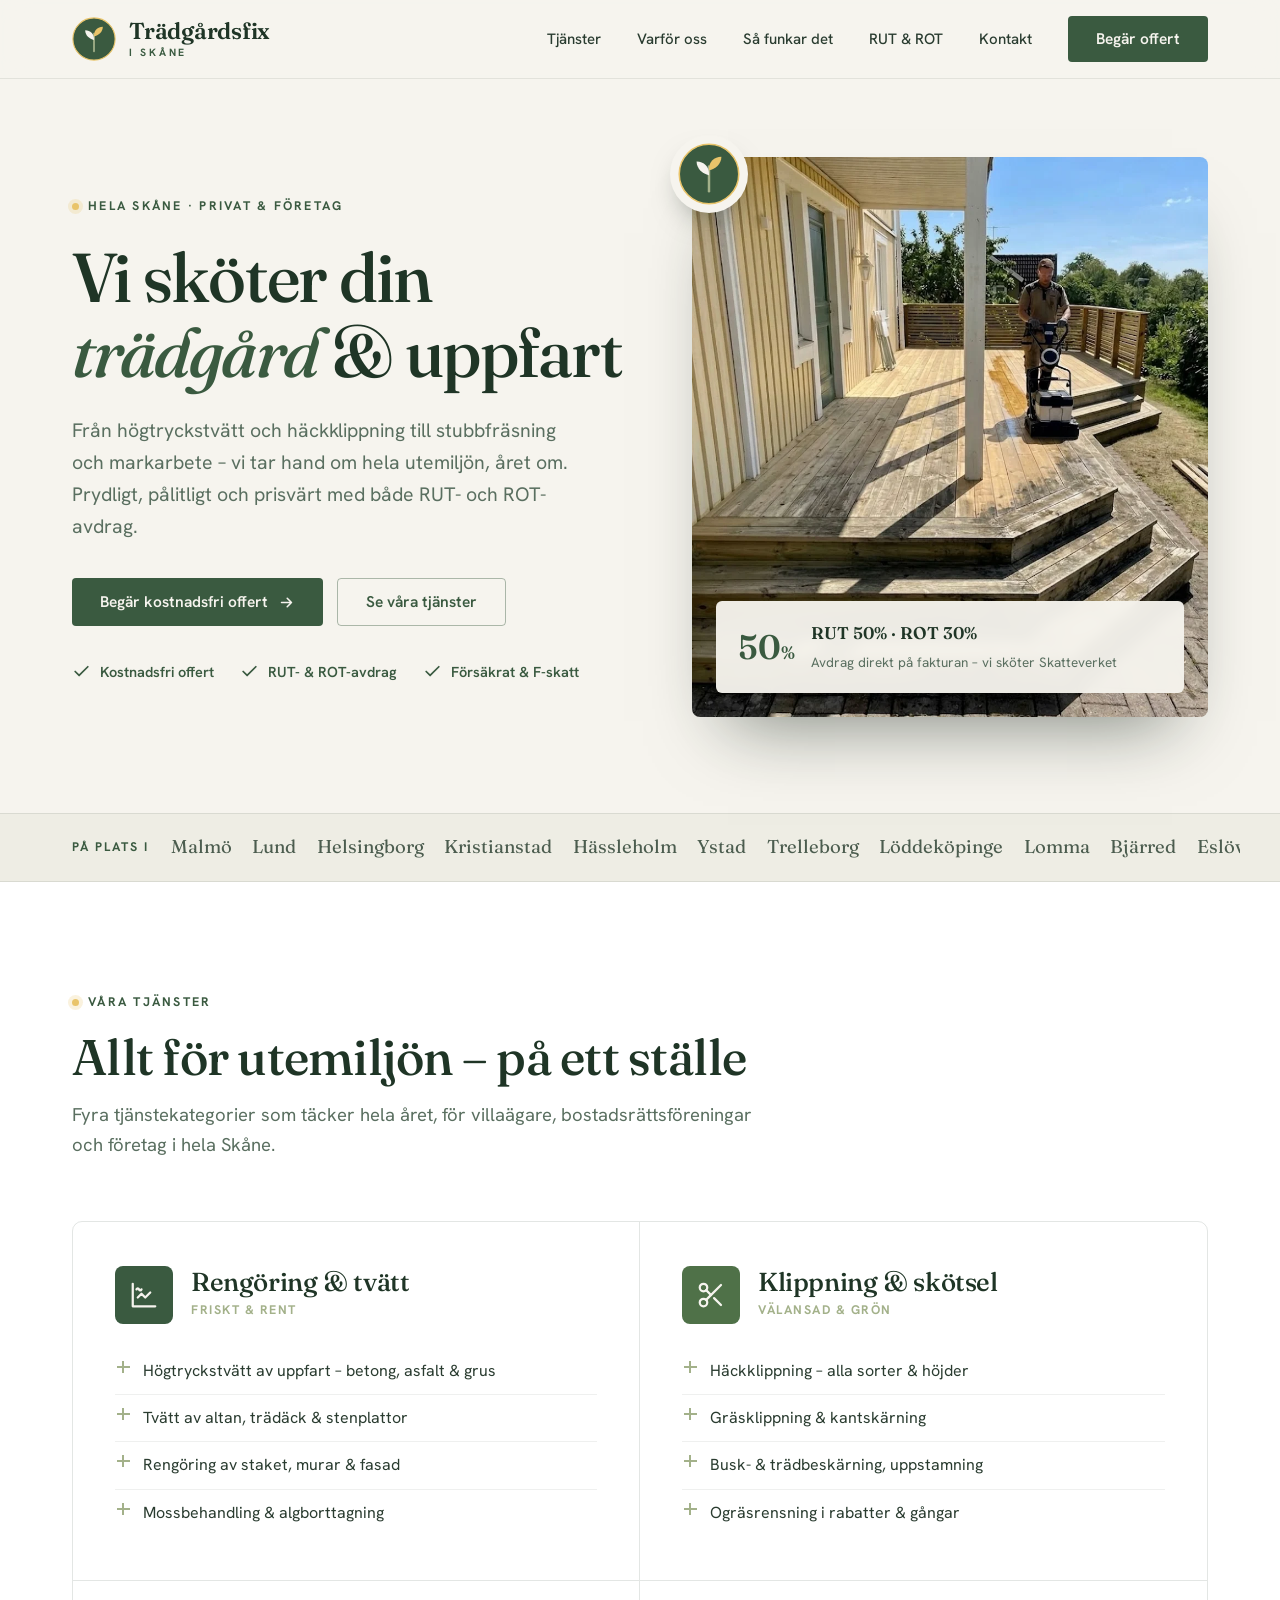
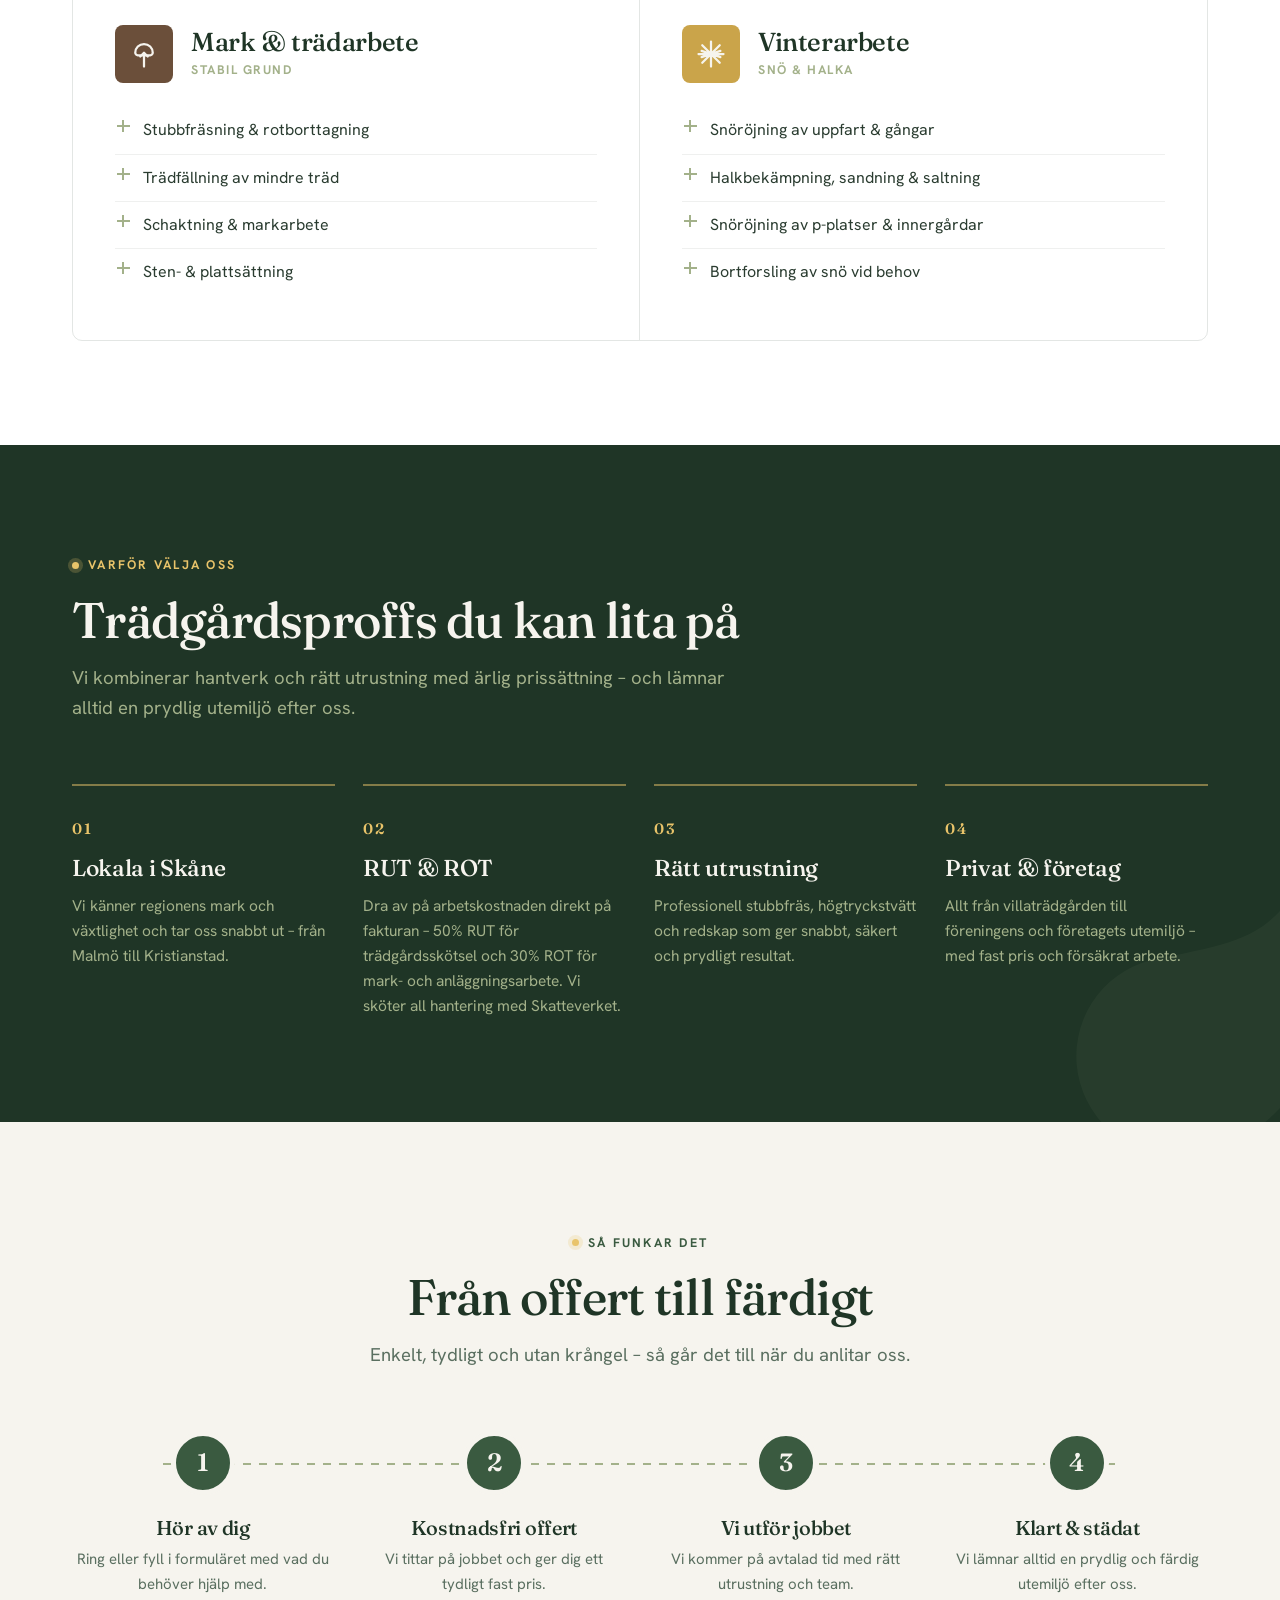
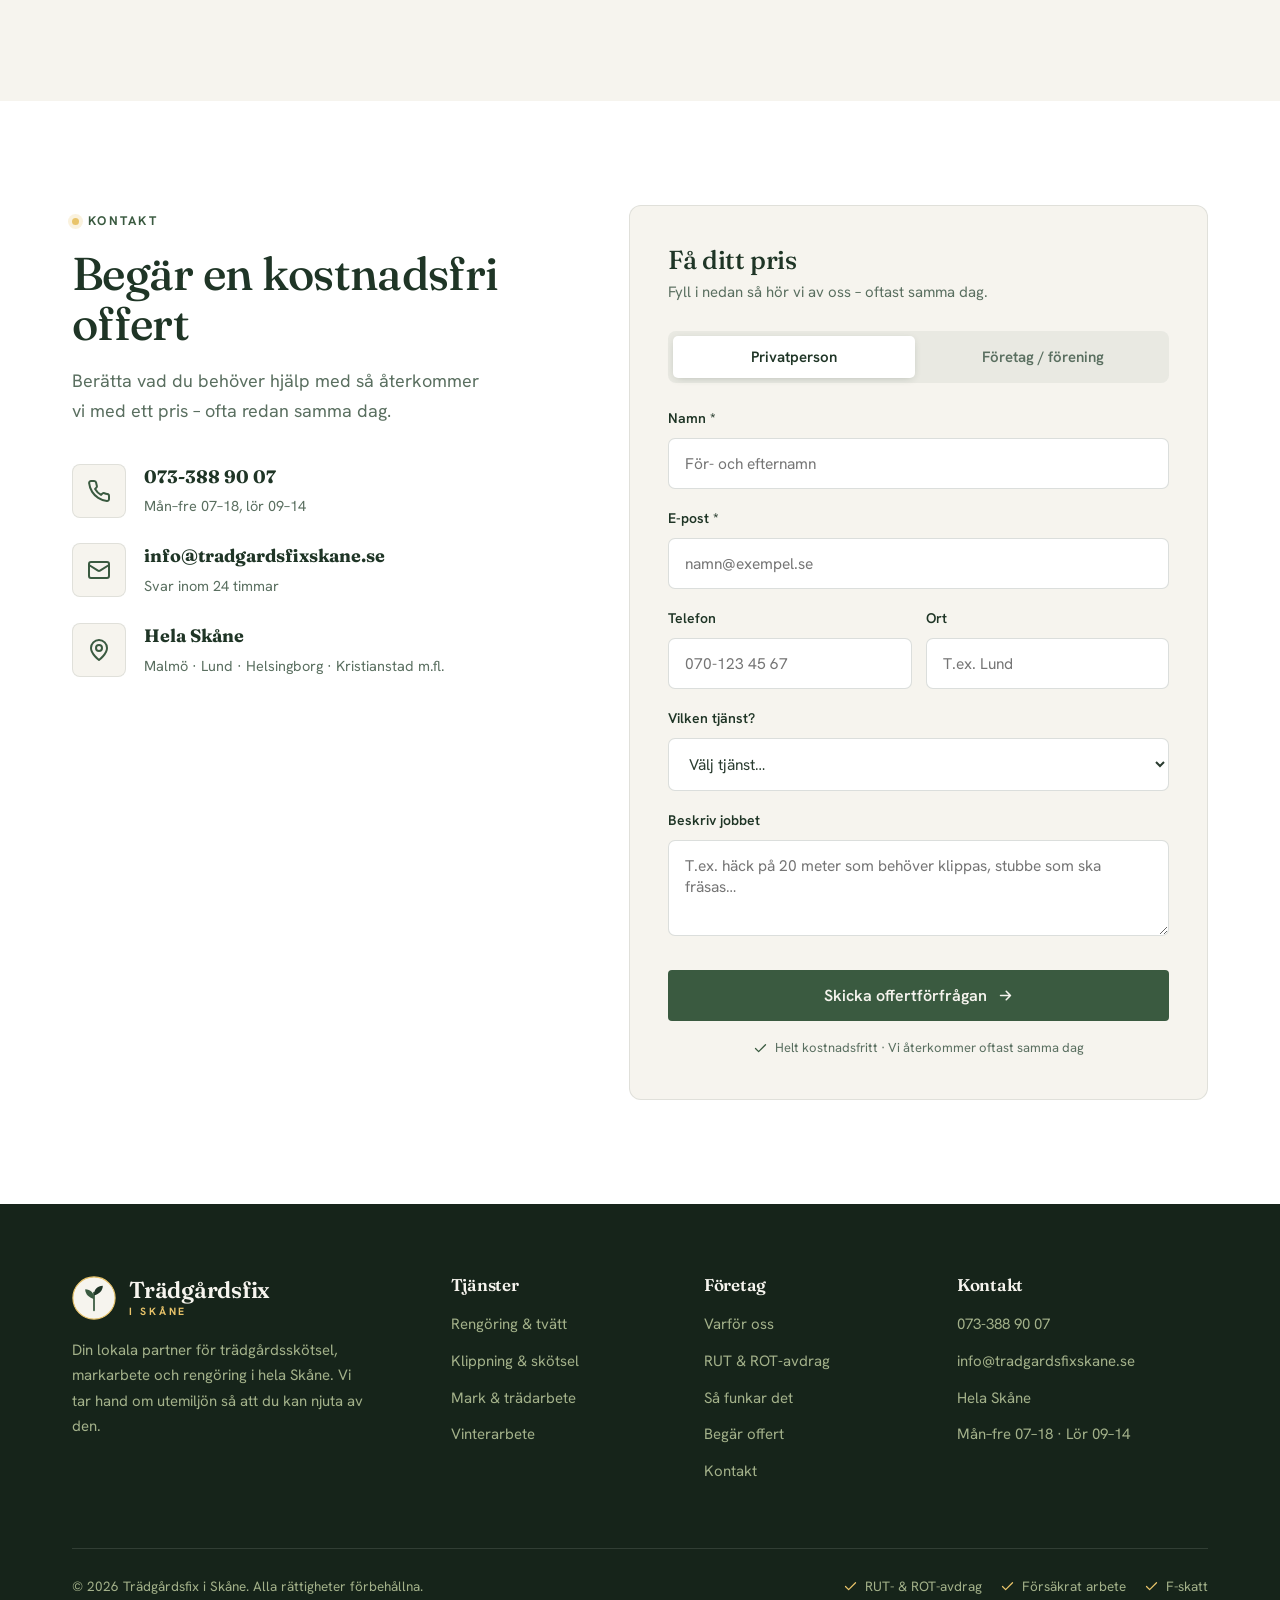
==== commit 5572cb5e: "Add files via upload" ====
--- a/index.html
+++ b/index.html
@@ -288,8 +288,8 @@
         <div class="rut-card">
           <div class="pct">50<small>%</small></div>
           <div class="tx">
-            <strong>RUT- &amp; ROT-avdrag</strong>
-            <span>Halva arbetskostnaden – vi sköter Skatteverket</span>
+            <strong>RUT 50% · ROT 30%</strong>
+            <span>Avdrag direkt på fakturan – vi sköter Skatteverket</span>
           </div>
         </div>
       </div>
@@ -401,7 +401,7 @@
       <div class="why-card fade">
         <span class="num">02</span>
         <h3>RUT &amp; ROT</h3>
-        <p>Dra av halva arbetskostnaden direkt på fakturan – RUT för trädgårdsskötsel, ROT för mark- och anläggningsarbete. Vi sköter all hantering med Skatteverket.</p>
+        <p>Dra av på arbetskostnaden direkt på fakturan – 50% RUT för trädgårdsskötsel och 30% ROT för mark- och anläggningsarbete. Vi sköter all hantering med Skatteverket.</p>
       </div>
       <div class="why-card fade">
         <span class="num">03</span>
@@ -496,7 +496,7 @@
             <option>Rengöring &amp; tvätt</option>
             <option>Klippning &amp; skötsel</option>
             <option>Mark &amp; trädarbete</option>
-            <option>Säsongsarbeten</option>
+            <option>Vinterarbete</option>
             <option>Flera / vet ej</option>
           </select>
           <div class="errmsg">Välj en tjänst.</div>
@@ -540,7 +540,7 @@
           <li><a href="tjanster.html">Rengöring &amp; tvätt</a></li>
           <li><a href="tjanster.html">Klippning &amp; skötsel</a></li>
           <li><a href="tjanster.html">Mark &amp; trädarbete</a></li>
-          <li><a href="tjanster.html">Säsongsarbeten</a></li>
+          <li><a href="tjanster.html">Vinterarbete</a></li>
         </ul>
       </div>
       <div>
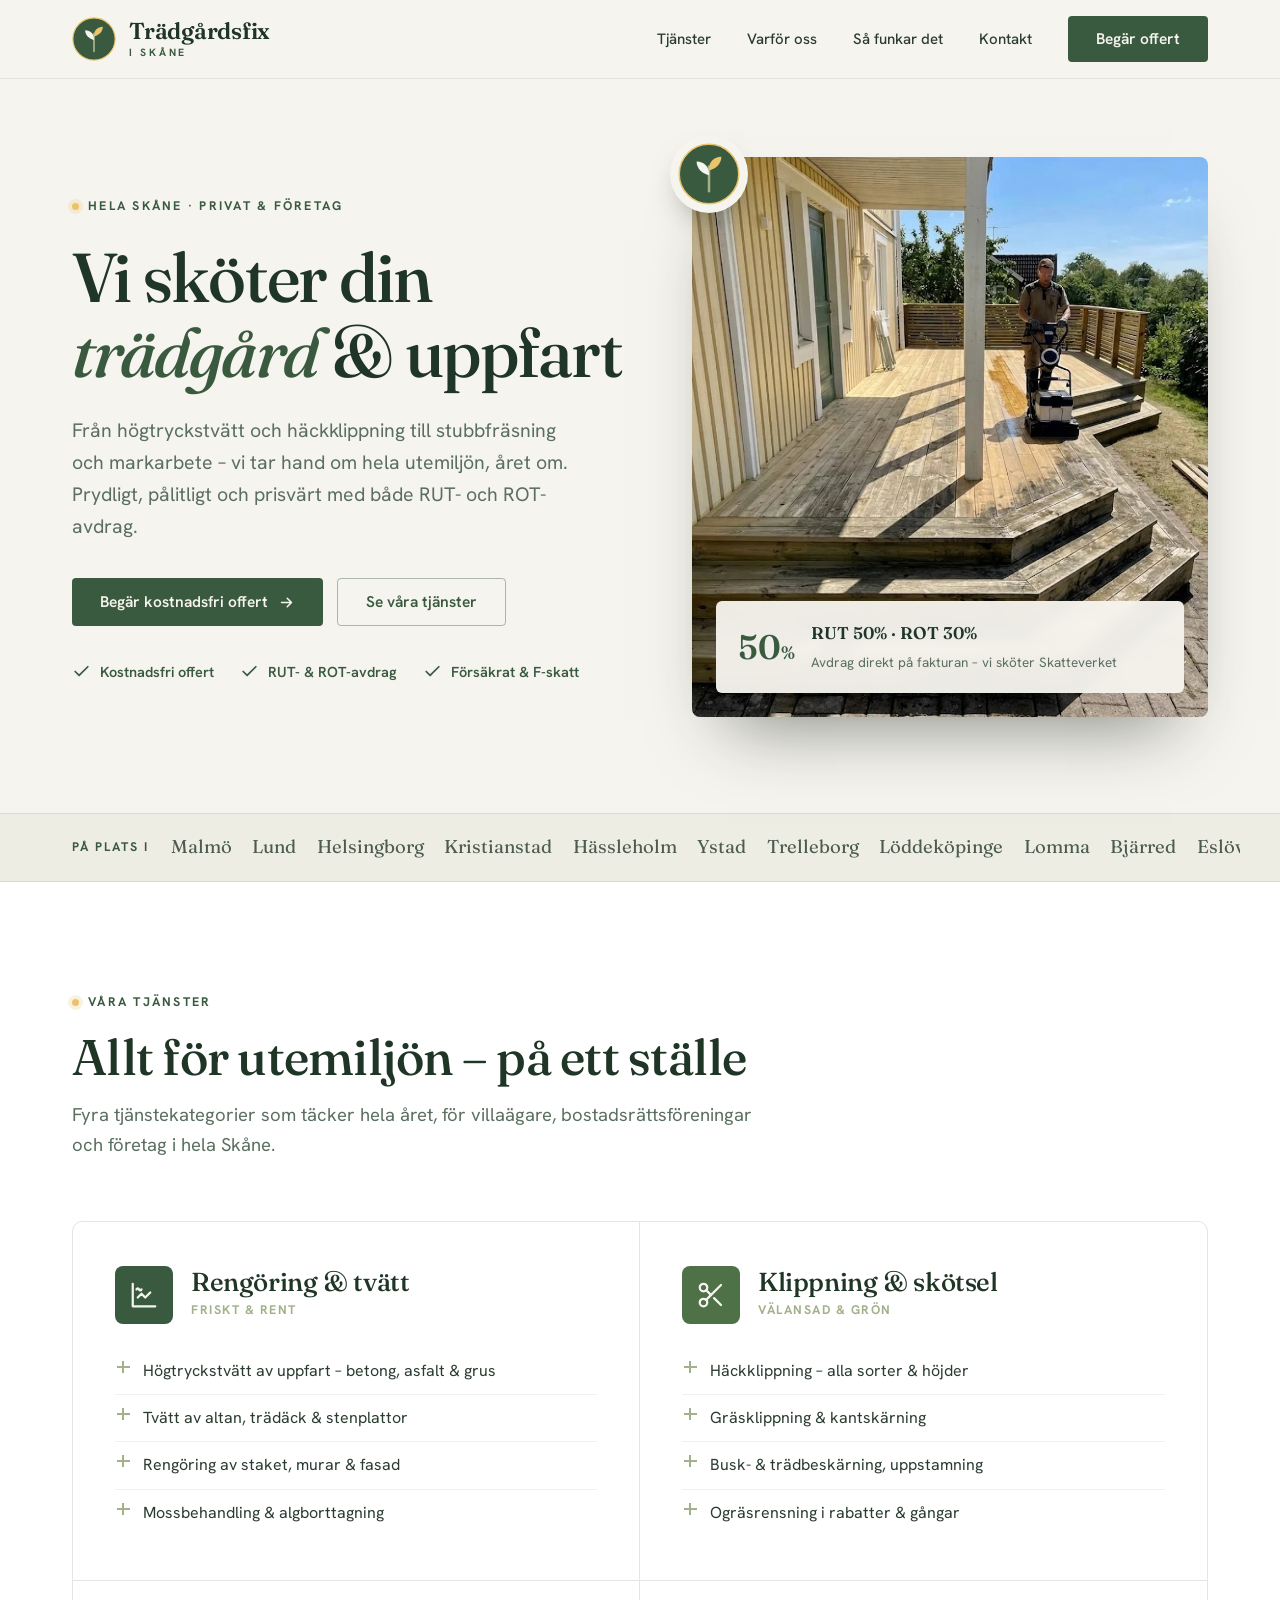
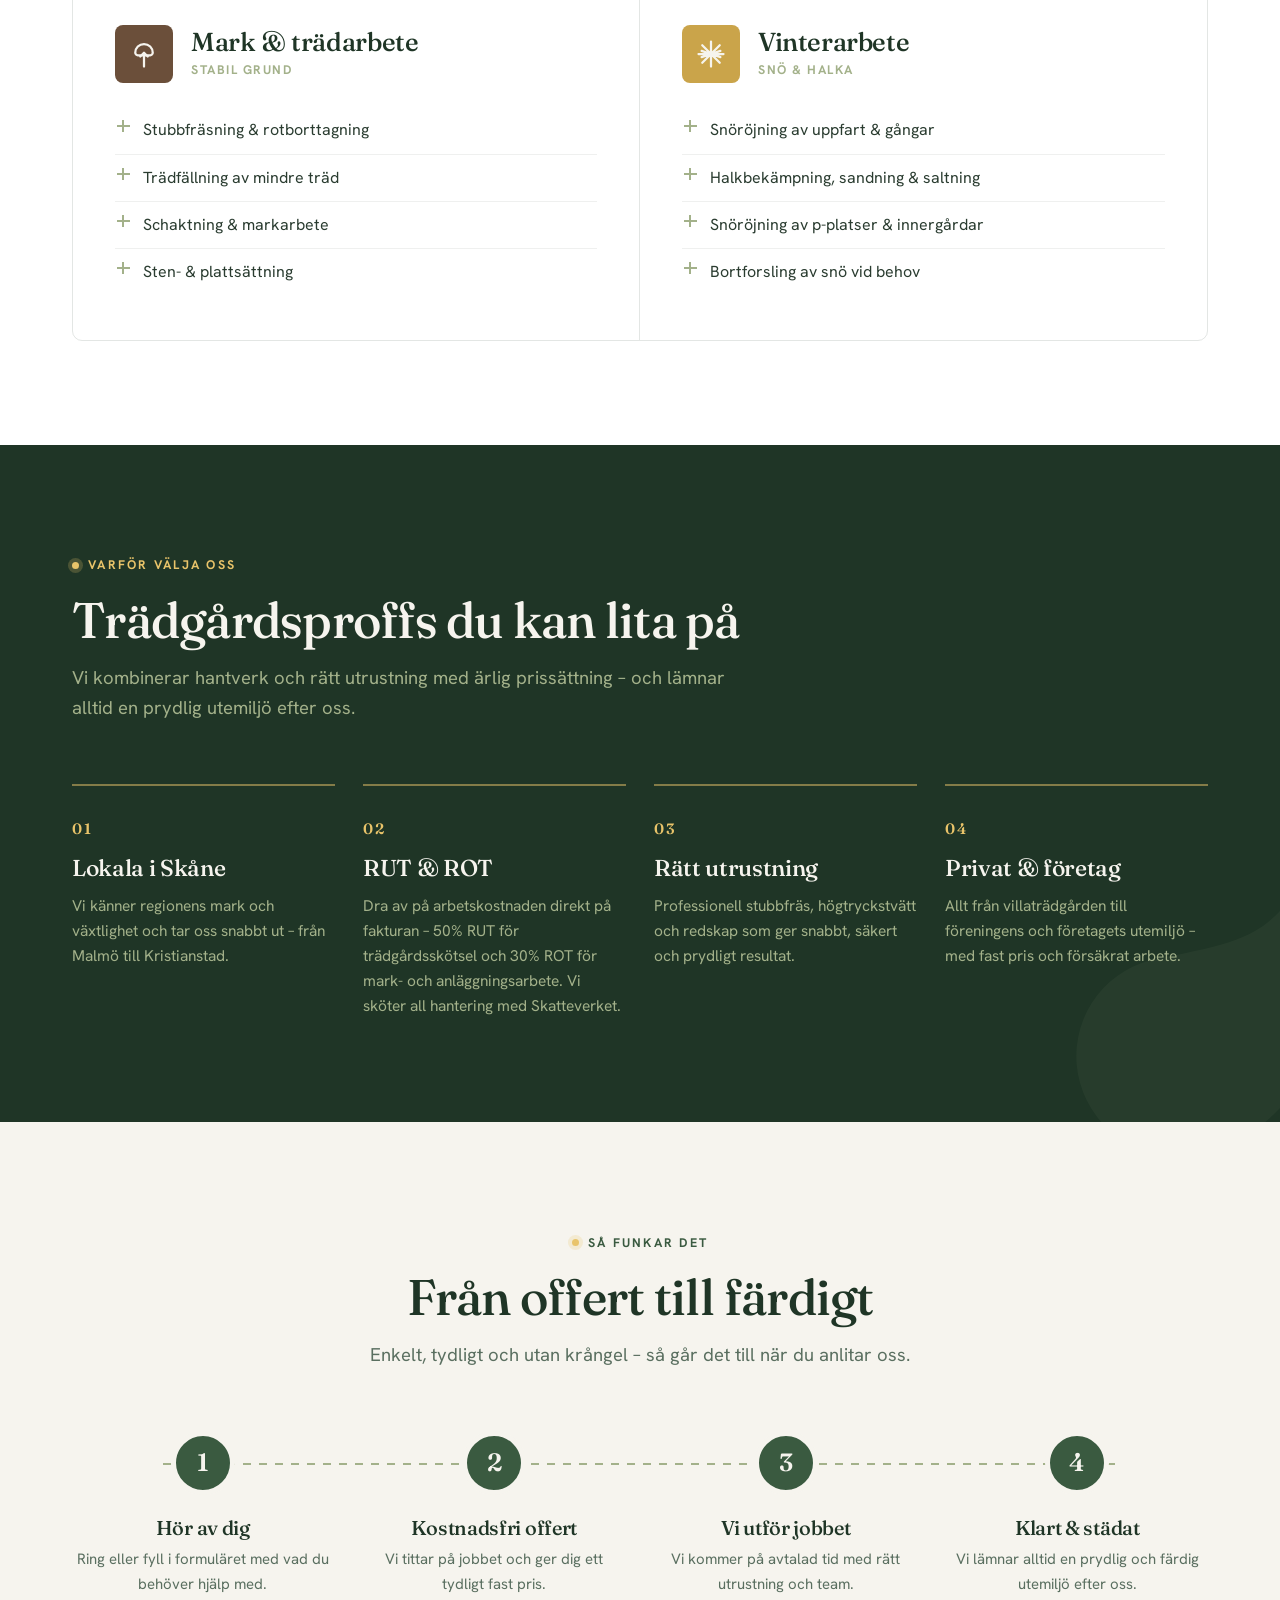
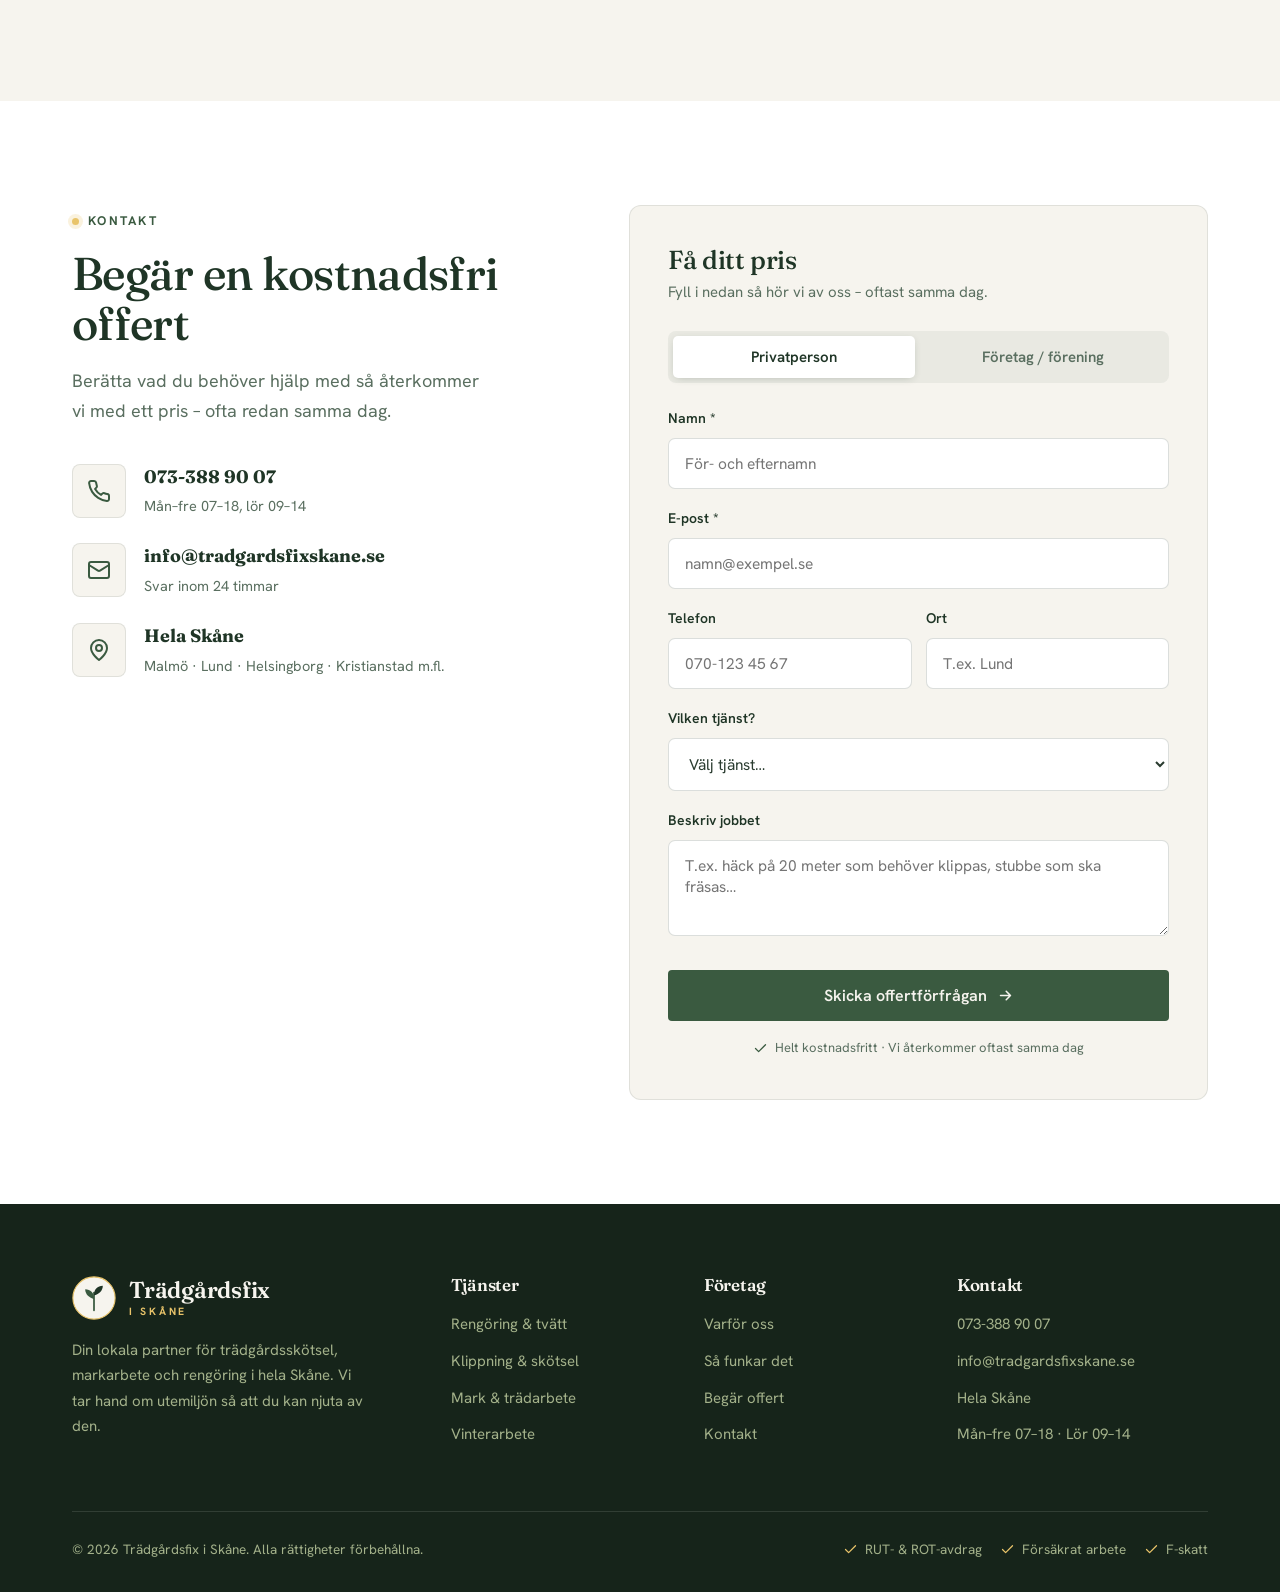
==== commit 3a3e8e23: "Add files via upload" ====
--- a/index.html
+++ b/index.html
@@ -243,7 +243,6 @@
         <a class="lk" href="tjanster.html">Tjänster</a>
         <a class="lk" href="varfor-oss.html">Varför oss</a>
         <a class="lk" href="sa-funkar-det.html">Så funkar det</a>
-        <a class="lk" href="avdrag.html">RUT &amp; ROT</a>
         <a class="lk" href="kontakt.html">Kontakt</a>
         <a href="kontakt.html" class="btn">Begär offert</a>
       </div>
@@ -284,7 +283,7 @@
         </svg>
       </div>
       <div class="frame">
-        <img class="hero-photo" src="hero.webp" alt="Välskött trädgård i Skåne">
+        <img class="hero-photo" src="assets/hero.webp" alt="Välskött trädgård i Skåne">
         <div class="rut-card">
           <div class="pct">50<small>%</small></div>
           <div class="tx">
@@ -547,7 +546,6 @@
         <h4>Företag</h4>
         <ul>
           <li><a href="varfor-oss.html">Varför oss</a></li>
-          <li><a href="avdrag.html">RUT &amp; ROT-avdrag</a></li>
           <li><a href="sa-funkar-det.html">Så funkar det</a></li>
           <li><a href="kontakt.html">Begär offert</a></li>
           <li><a href="kontakt.html">Kontakt</a></li>
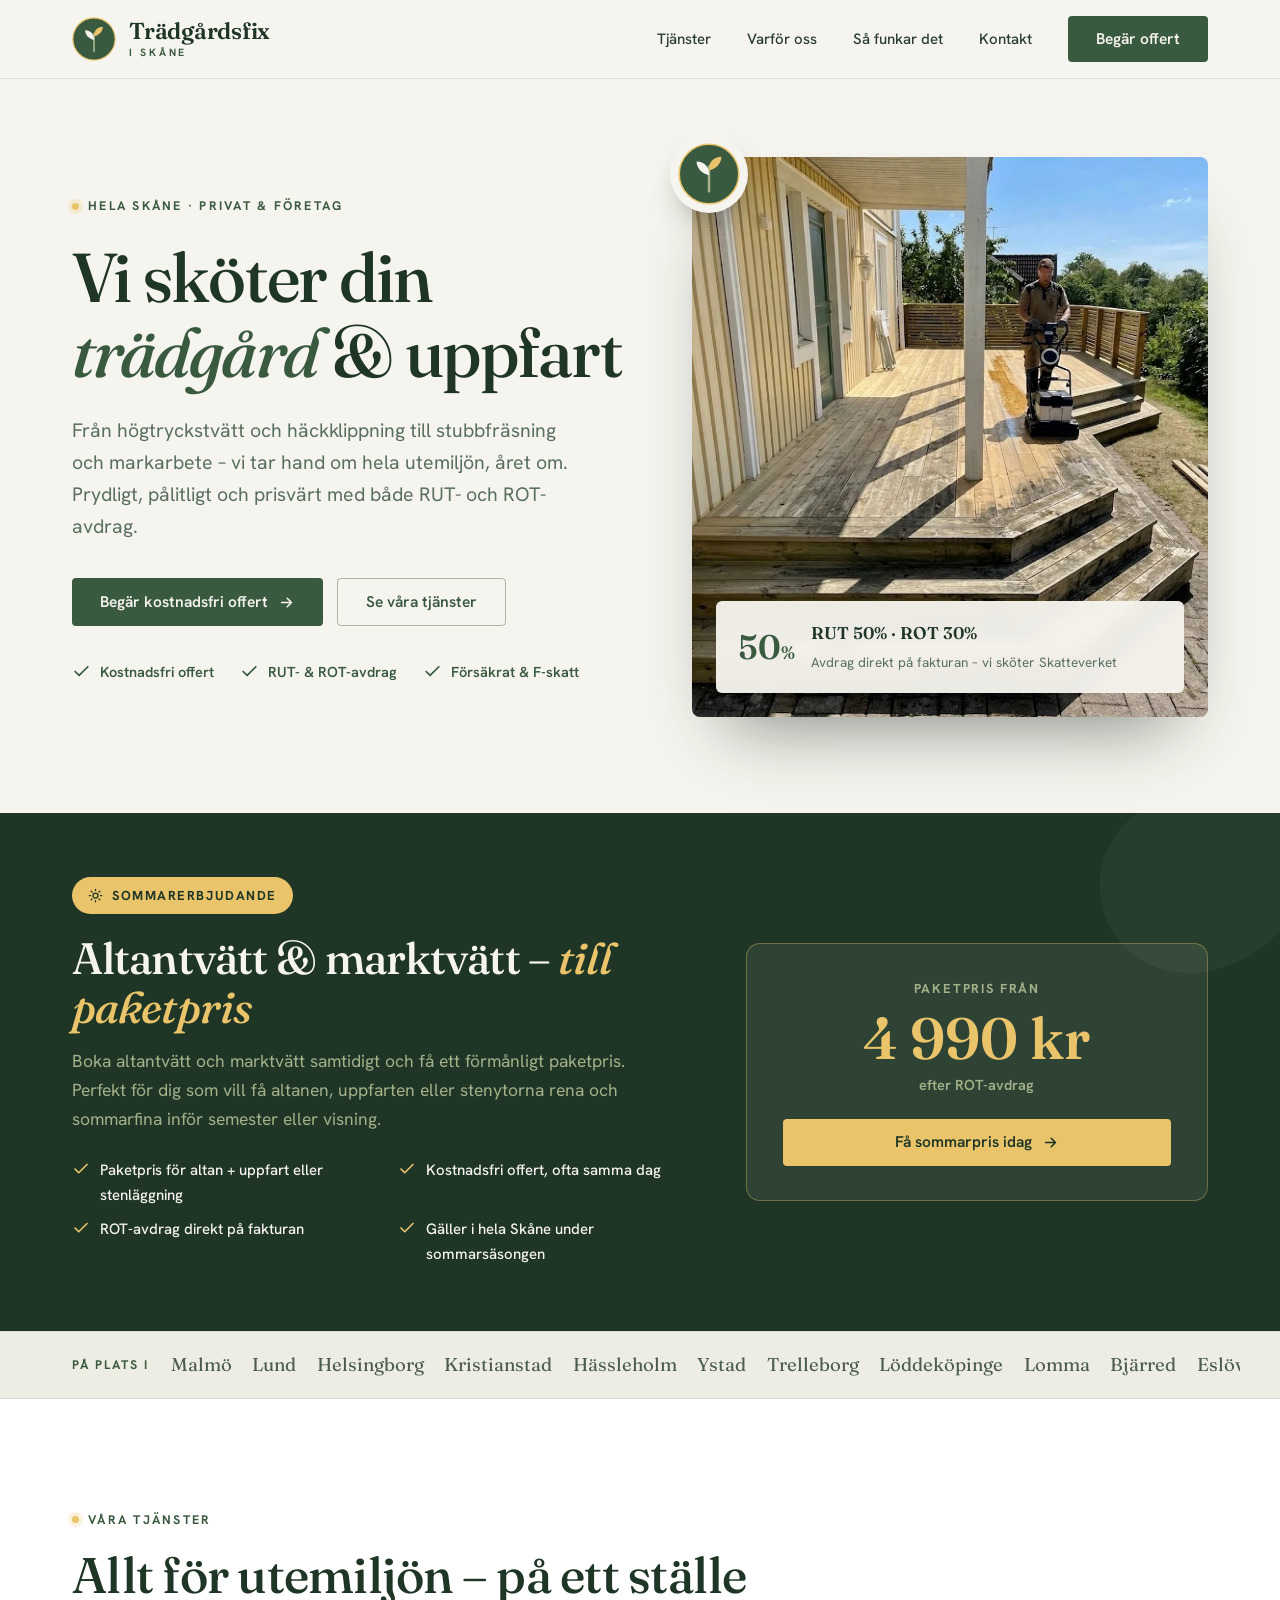
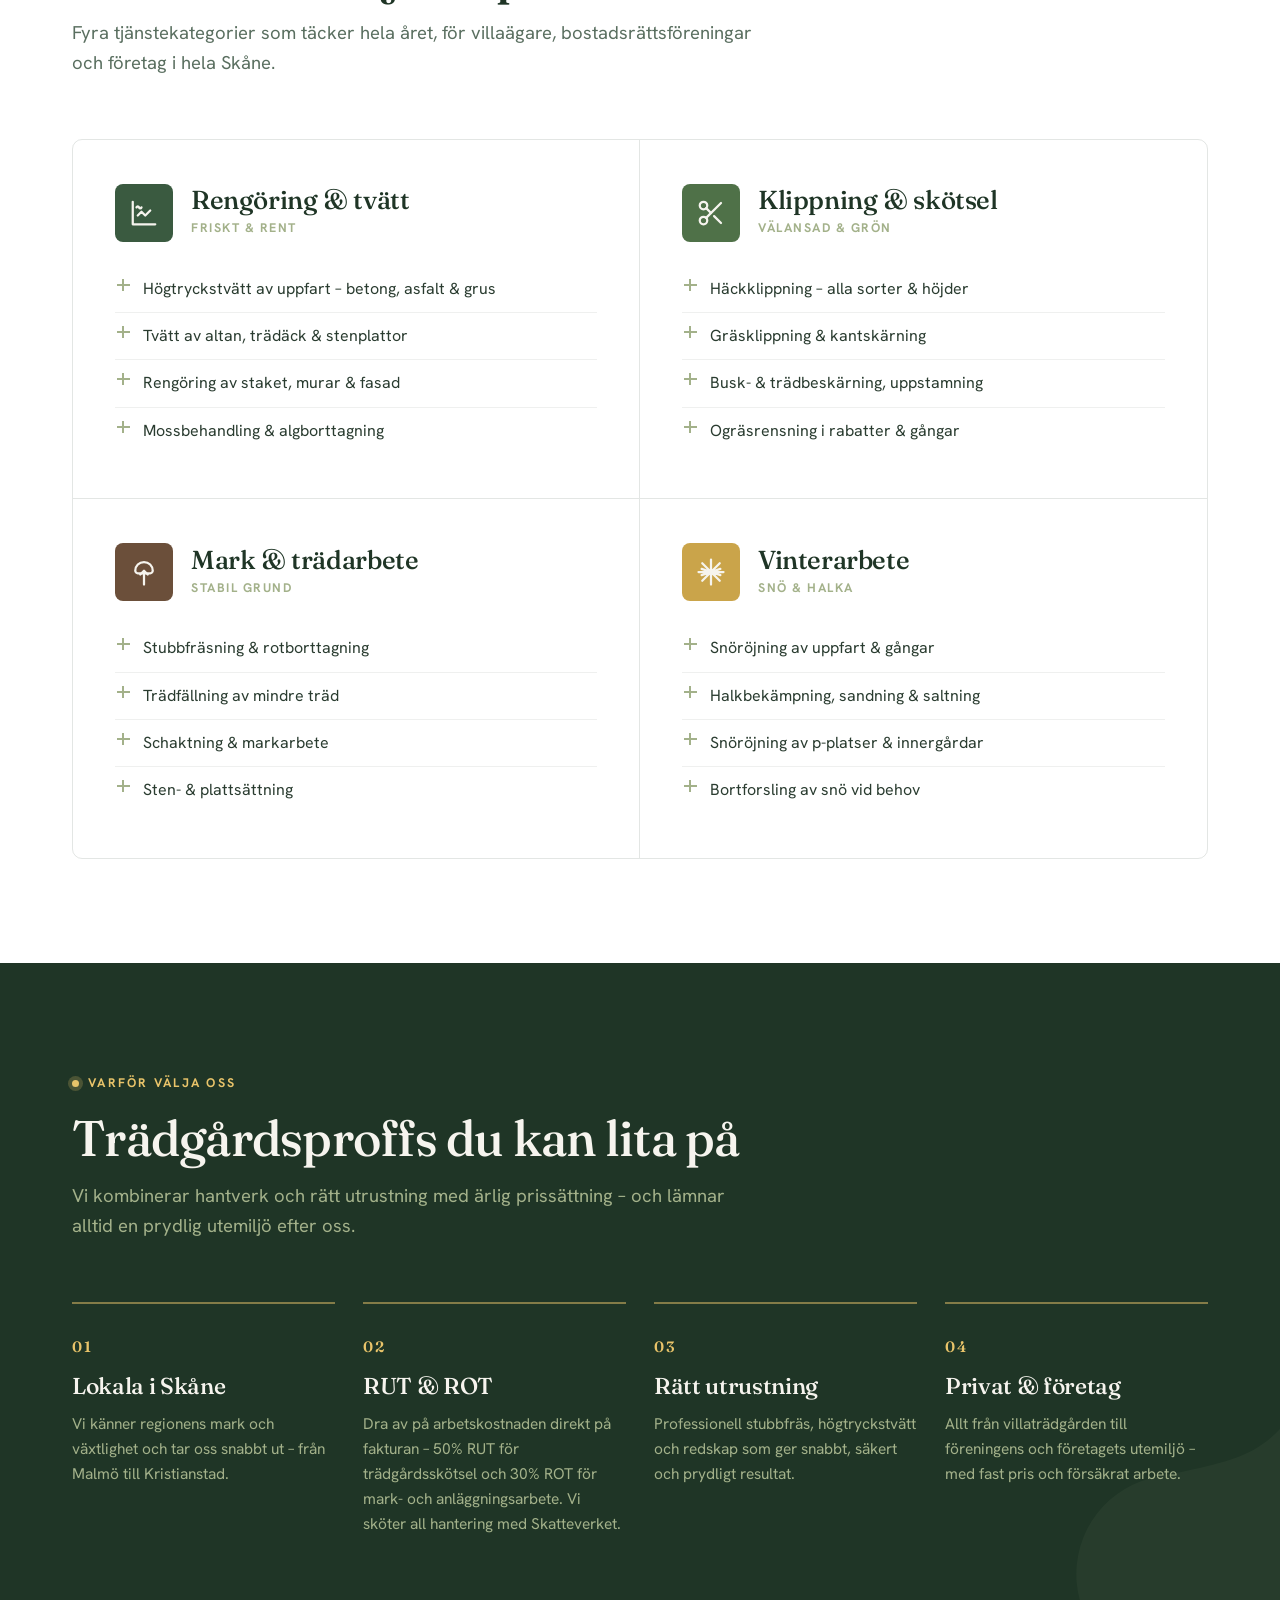
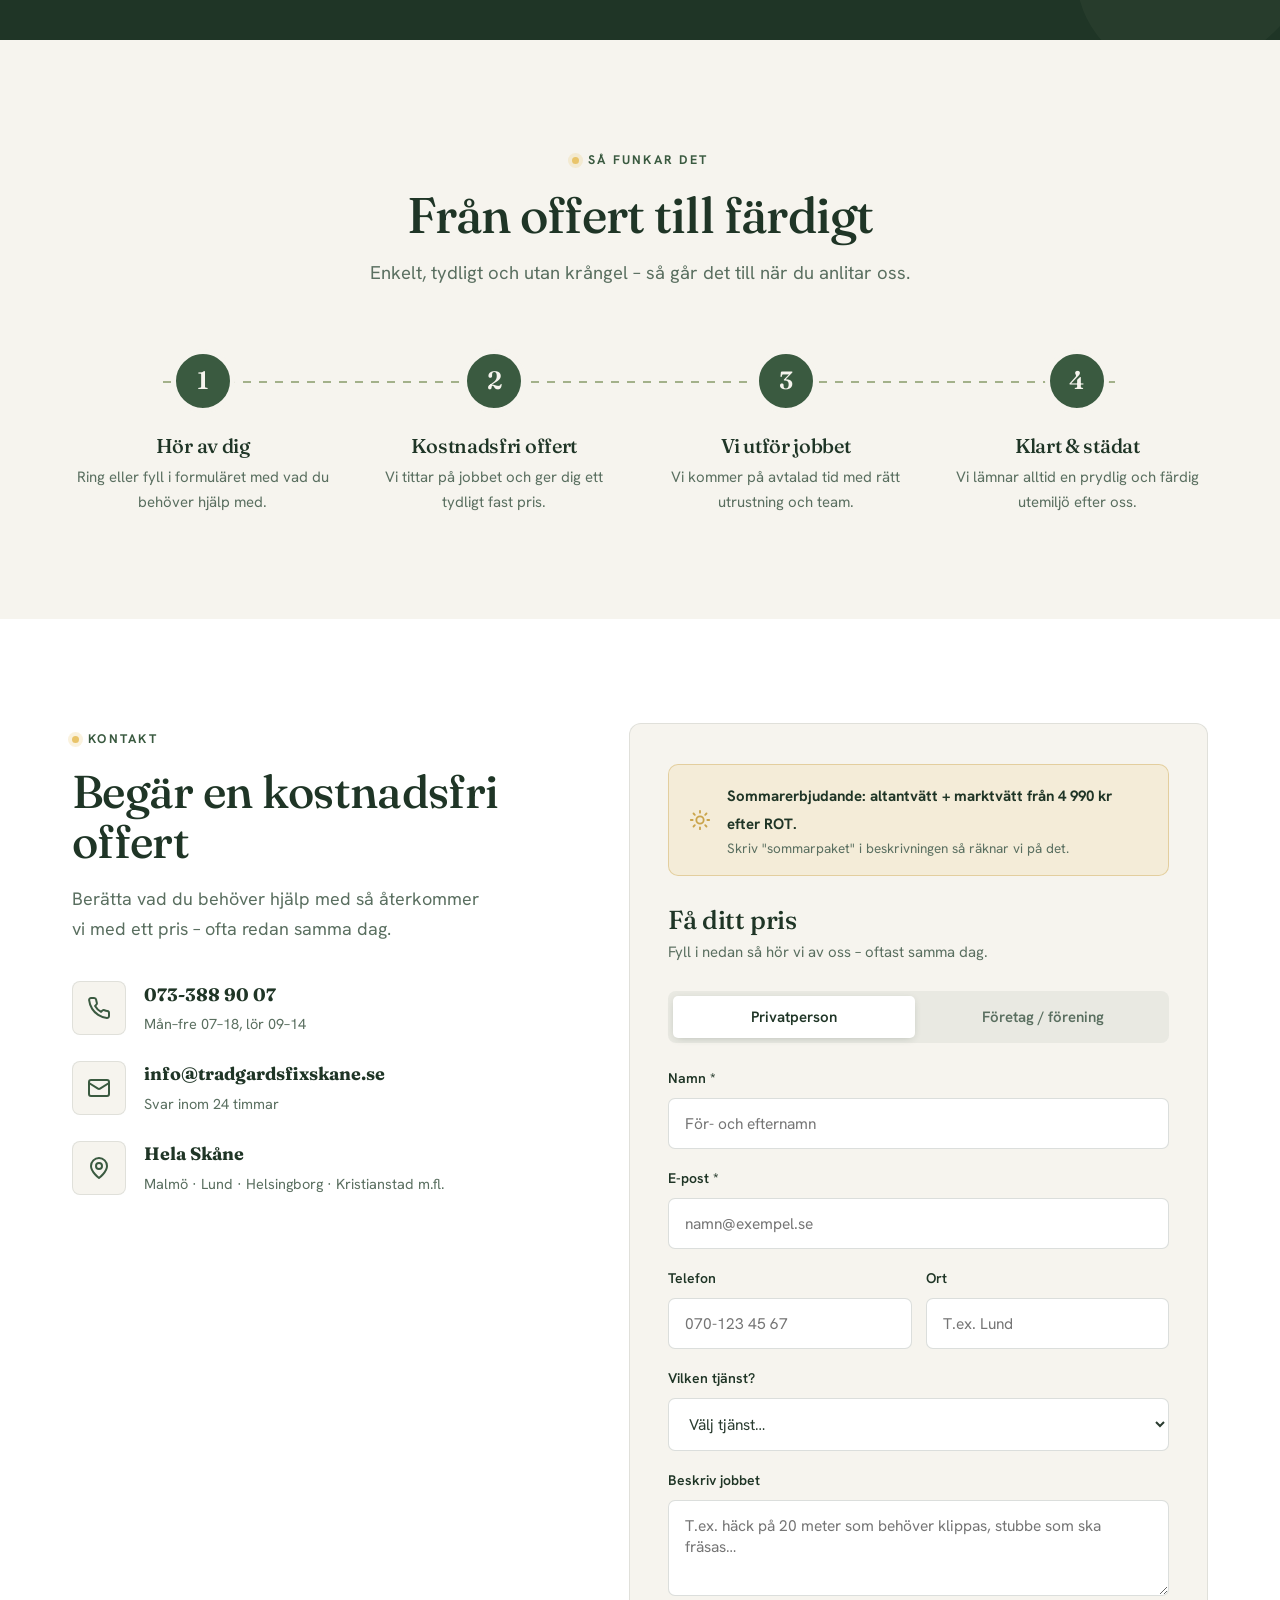
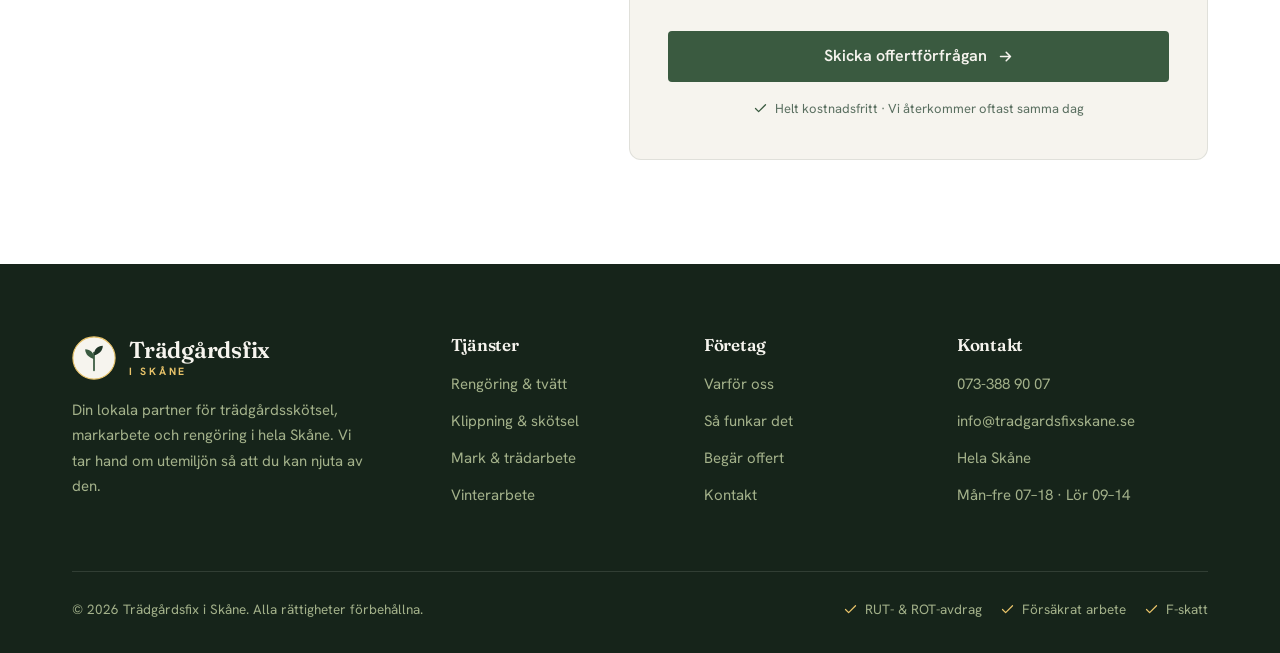
==== commit 18b69f69: "Add files via upload" ====
--- a/index.html
+++ b/index.html
@@ -143,6 +143,28 @@
 
   /* ── CONTACT ── */
   #kontakt{background:var(--white)}
+  /* ══ SUMMER OFFER ══ */
+  .offer{background:var(--forest);position:relative;overflow:hidden}
+  .offer .wrap{display:grid;grid-template-columns:1.15fr .85fr;gap:48px;align-items:center;padding-top:64px;padding-bottom:64px}
+  .offer-badge{display:inline-flex;align-items:center;gap:9px;background:var(--sun);color:var(--forest);font-weight:700;font-size:13px;letter-spacing:.12em;text-transform:uppercase;padding:8px 16px;border-radius:50px;margin-bottom:20px}
+  .offer-badge svg{width:15px;height:15px}
+  .offer h2{color:var(--cream);font-size:clamp(28px,3.6vw,44px);letter-spacing:-.02em;line-height:1.1}
+  .offer h2 em{font-style:italic;color:var(--sun)}
+  .offer>.wrap>div>p{color:var(--sage);font-size:17.5px;margin-top:16px;max-width:560px}
+  .offer-price{background:rgba(246,244,238,.07);border:1px solid rgba(233,196,106,.35);border-radius:14px;padding:34px 36px;text-align:center}
+  .offer-price .from{font-size:13px;font-weight:700;letter-spacing:.14em;text-transform:uppercase;color:var(--sage)}
+  .offer-price .big{font-family:var(--display);font-size:clamp(44px,4.6vw,58px);font-weight:600;color:var(--sun);line-height:1.05;margin:8px 0 4px}
+  .offer-price .after{font-size:14.5px;color:var(--sage);font-weight:600}
+  .offer-price .btn{margin-top:22px;width:100%;justify-content:center}
+  .offer-points{list-style:none;display:grid;grid-template-columns:1fr 1fr;gap:10px 26px;margin-top:24px}
+  .offer-points li{display:flex;gap:10px;align-items:flex-start;color:var(--cream);font-size:15px;font-weight:500}
+  .offer-points svg{flex:0 0 auto;width:18px;height:18px;color:var(--sun);margin-top:2px}
+  .offer .leaf{position:absolute;right:-70px;top:-90px;width:300px;height:300px;opacity:.07;color:var(--sage)}
+  /* mini offer strip on contact */
+  .offer-mini{display:flex;align-items:center;gap:16px;background:rgba(233,196,106,.16);border:1px solid rgba(202,164,74,.4);border-radius:10px;padding:16px 20px;margin-bottom:30px}
+  .offer-mini svg{flex:0 0 auto;width:22px;height:22px;color:var(--sun-deep)}
+  .offer-mini strong{color:var(--forest);font-size:15px}
+  .offer-mini span{display:block;font-size:13.5px;color:var(--muted)}
   .contact-grid{display:grid;grid-template-columns:.92fr 1.08fr;gap:64px;align-items:start}
   .contact-info h2{font-size:clamp(30px,3.6vw,46px);margin:16px 0 18px}
   .contact-info>p{font-size:18px;color:var(--muted);margin-bottom:36px;max-width:420px}
@@ -197,6 +219,8 @@
 
   @media(max-width:960px){
     .hero-grid,.contact-grid{grid-template-columns:1fr;gap:48px}
+    .offer .wrap{grid-template-columns:1fr;gap:34px}
+    .offer-points{grid-template-columns:1fr}
     .hero-visual{order:-1}
     .hero-visual image-slot{height:380px}
     .hero-visual .hero-photo{height:380px}
@@ -296,6 +320,32 @@
   </div>
 </section>
 
+<!-- ══════════ SUMMER OFFER ══════════ -->
+<section class="offer" id="erbjudande">
+  <svg class="leaf" viewBox="0 0 24 24" fill="currentColor" aria-hidden="true"><path d="M11 20A7 7 0 0 1 9.8 6.1C15.5 5 17 4.48 19 2c1 2 2 4.18 2 8 0 5.5-4.78 10-10 10Z"/></svg>
+  <div class="wrap">
+    <div class="fade">
+      <span class="offer-badge"><svg viewBox="0 0 24 24" fill="none" stroke="currentColor" stroke-width="2" stroke-linecap="round" stroke-linejoin="round"><circle cx="12" cy="12" r="4"/><path d="M12 2v2M12 20v2M4.93 4.93l1.41 1.41M17.66 17.66l1.41 1.41M2 12h2M20 12h2M4.93 19.07l1.41-1.41M17.66 6.34l1.41-1.41"/></svg> Sommarerbjudande</span>
+      <h2>Altantvätt &amp; marktvätt – <em>till paketpris</em></h2>
+      <p>Boka altantvätt och marktvätt samtidigt och få ett förmånligt paketpris. Perfekt för dig som vill få altanen, uppfarten eller stenytorna rena och sommarfina inför semester eller visning.</p>
+      <ul class="offer-points">
+        <li><svg viewBox="0 0 24 24" fill="none" stroke="currentColor" stroke-width="2.2" stroke-linecap="round" stroke-linejoin="round"><path d="M20 6 9 17l-5-5"/></svg> Paketpris för altan + uppfart eller stenläggning</li>
+        <li><svg viewBox="0 0 24 24" fill="none" stroke="currentColor" stroke-width="2.2" stroke-linecap="round" stroke-linejoin="round"><path d="M20 6 9 17l-5-5"/></svg> Kostnadsfri offert, ofta samma dag</li>
+        <li><svg viewBox="0 0 24 24" fill="none" stroke="currentColor" stroke-width="2.2" stroke-linecap="round" stroke-linejoin="round"><path d="M20 6 9 17l-5-5"/></svg> ROT-avdrag direkt på fakturan</li>
+        <li><svg viewBox="0 0 24 24" fill="none" stroke="currentColor" stroke-width="2.2" stroke-linecap="round" stroke-linejoin="round"><path d="M20 6 9 17l-5-5"/></svg> Gäller i hela Skåne under sommarsäsongen</li>
+      </ul>
+    </div>
+    <div class="offer-price fade">
+      <div class="from">Paketpris från</div>
+      <div class="big">4 990 kr</div>
+      <div class="after">efter ROT-avdrag</div>
+      <a href="#kontakt" class="btn btn-sun">Få sommarpris idag
+        <svg viewBox="0 0 24 24" fill="none" stroke="currentColor" stroke-width="2.2" stroke-linecap="round" stroke-linejoin="round"><path d="M5 12h14M13 6l6 6-6 6"/></svg>
+      </a>
+    </div>
+  </div>
+</section>
+
 <!-- ══════════ TOWN STRIP ══════════ -->
 <div class="towns">
   <div class="wrap">
@@ -456,6 +506,10 @@
 
     <form id="quoteForm" novalidate>
       <div id="formBody">
+        <div class="offer-mini">
+          <svg viewBox="0 0 24 24" fill="none" stroke="currentColor" stroke-width="2" stroke-linecap="round" stroke-linejoin="round"><circle cx="12" cy="12" r="4"/><path d="M12 2v2M12 20v2M4.93 4.93l1.41 1.41M17.66 17.66l1.41 1.41M2 12h2M20 12h2M4.93 19.07l1.41-1.41M17.66 6.34l1.41-1.41"/></svg>
+          <div><strong>Sommarerbjudande: altantvätt + marktvätt från 4 990 kr efter ROT.</strong><span>Skriv "sommarpaket" i beskrivningen så räknar vi på det.</span></div>
+        </div>
         <h3>Få ditt pris</h3>
         <p class="fsub">Fyll i nedan så hör vi av oss – oftast samma dag.</p>
         <div class="seg" id="kundtyp">
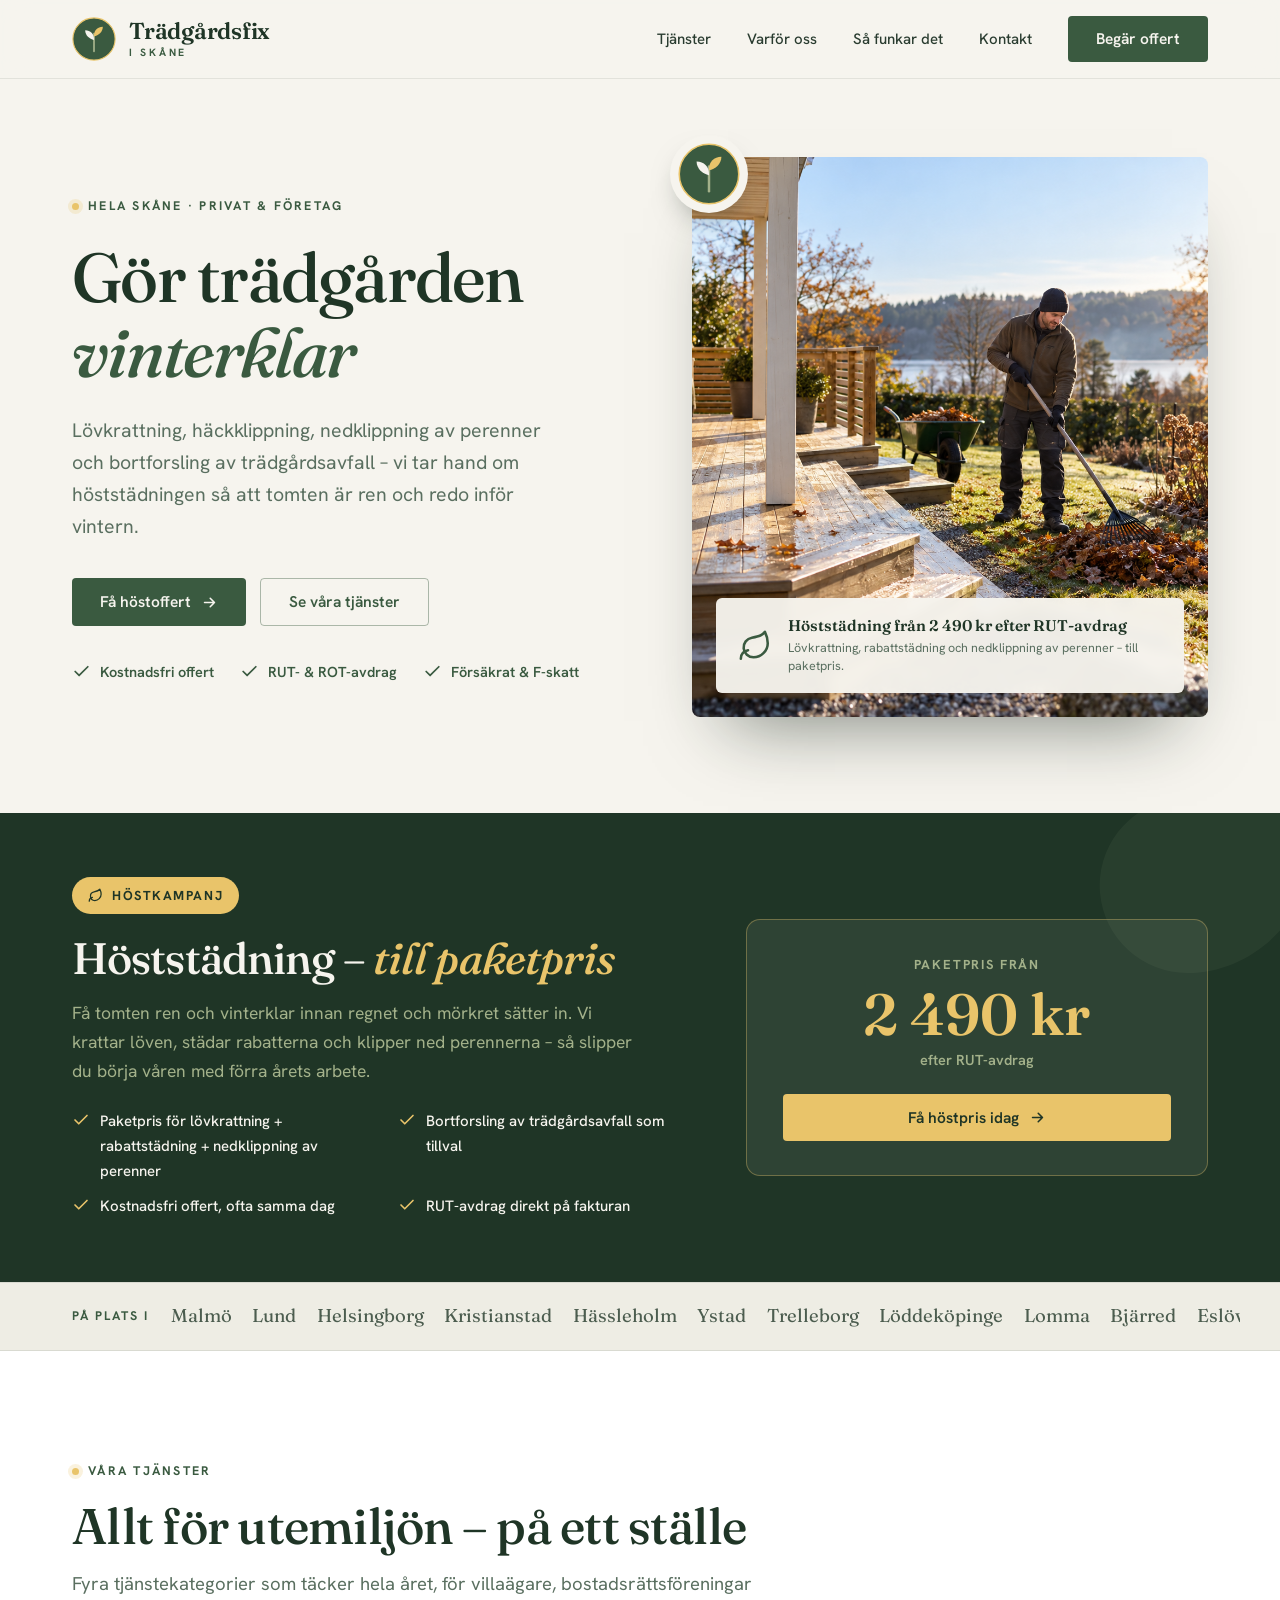
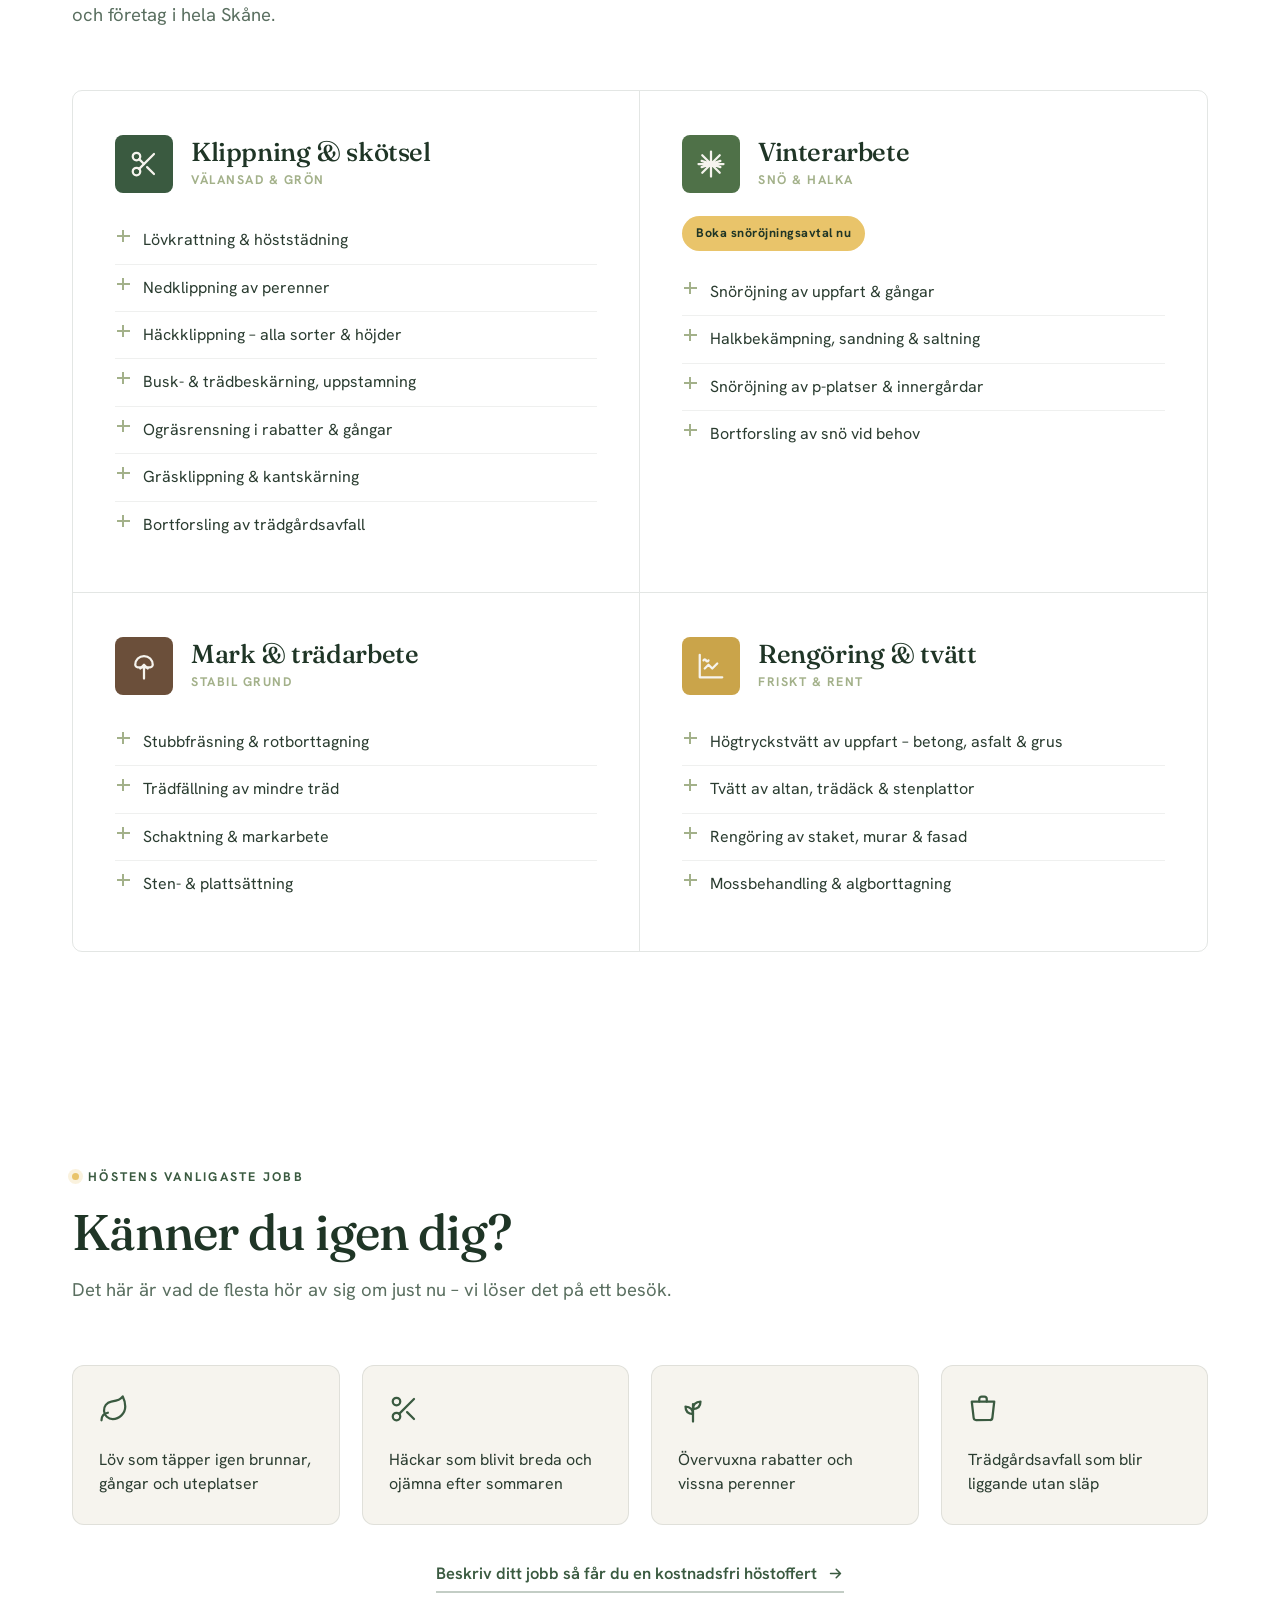
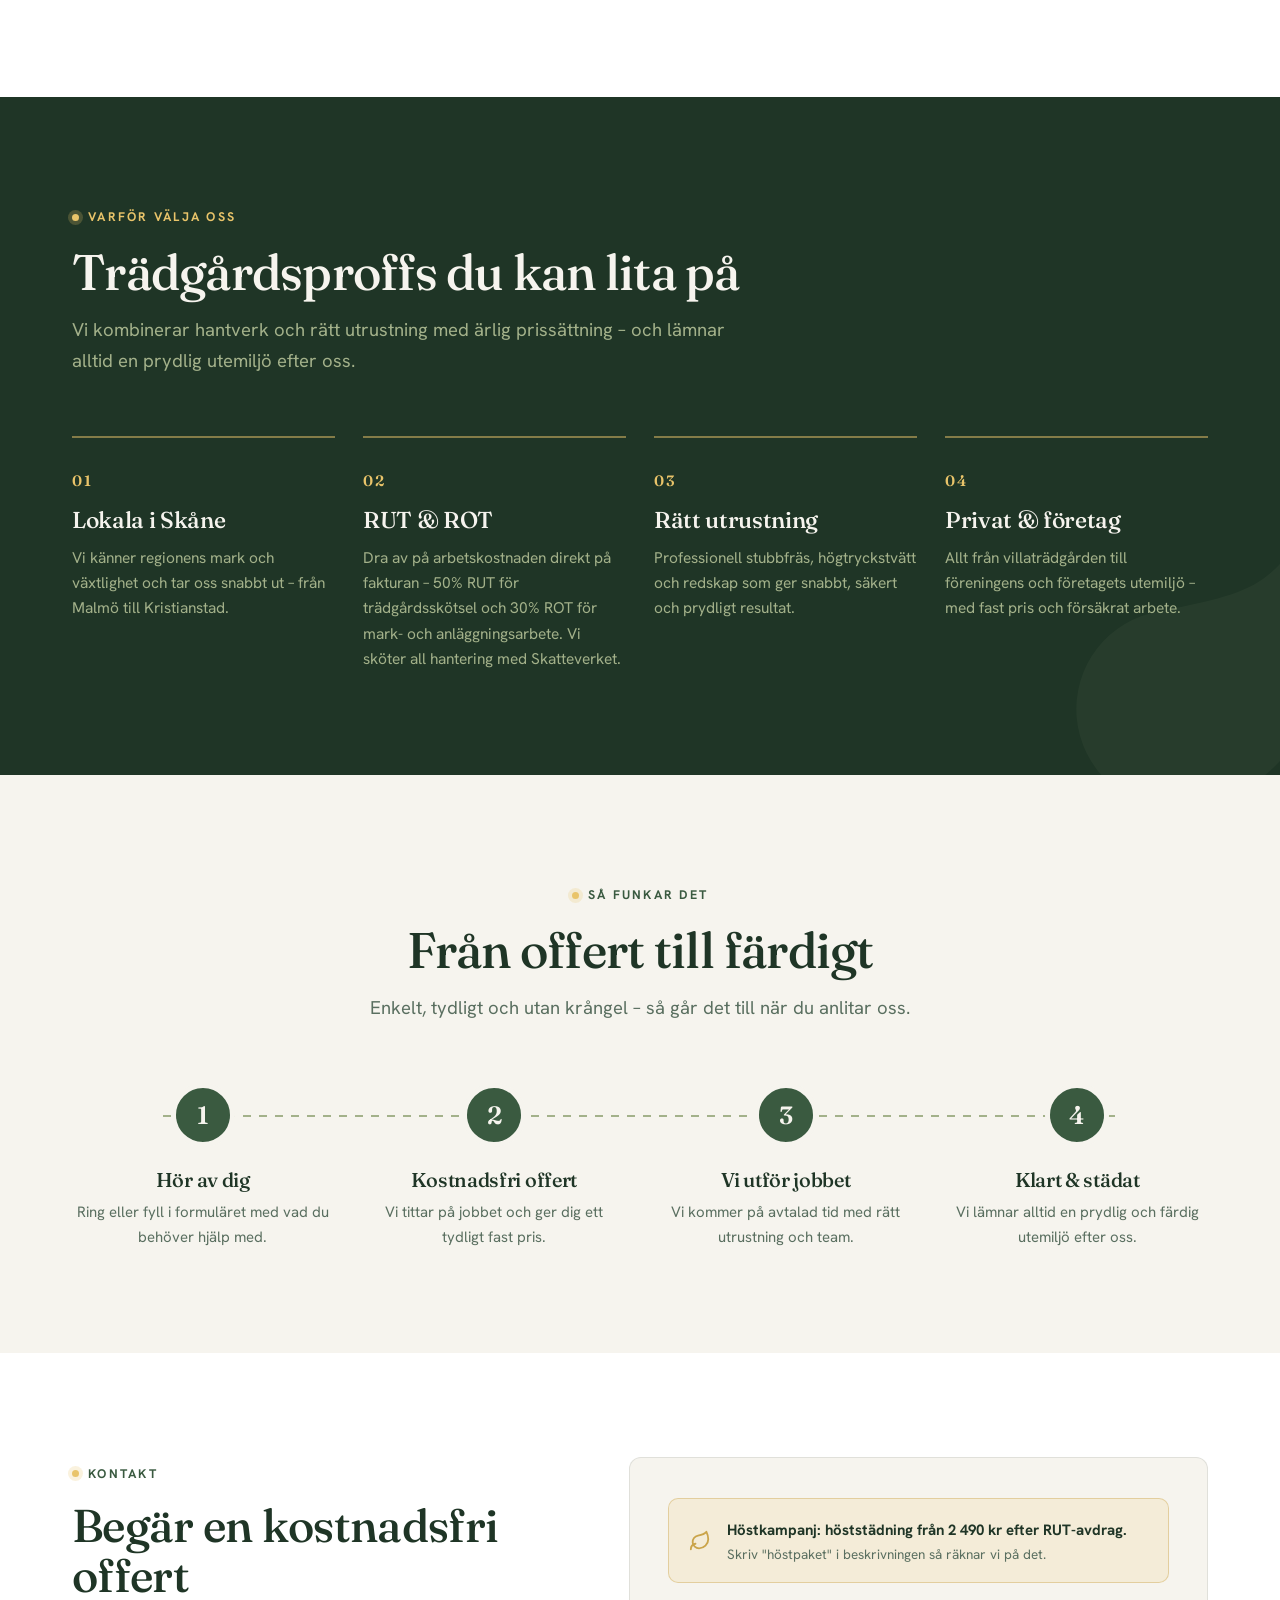
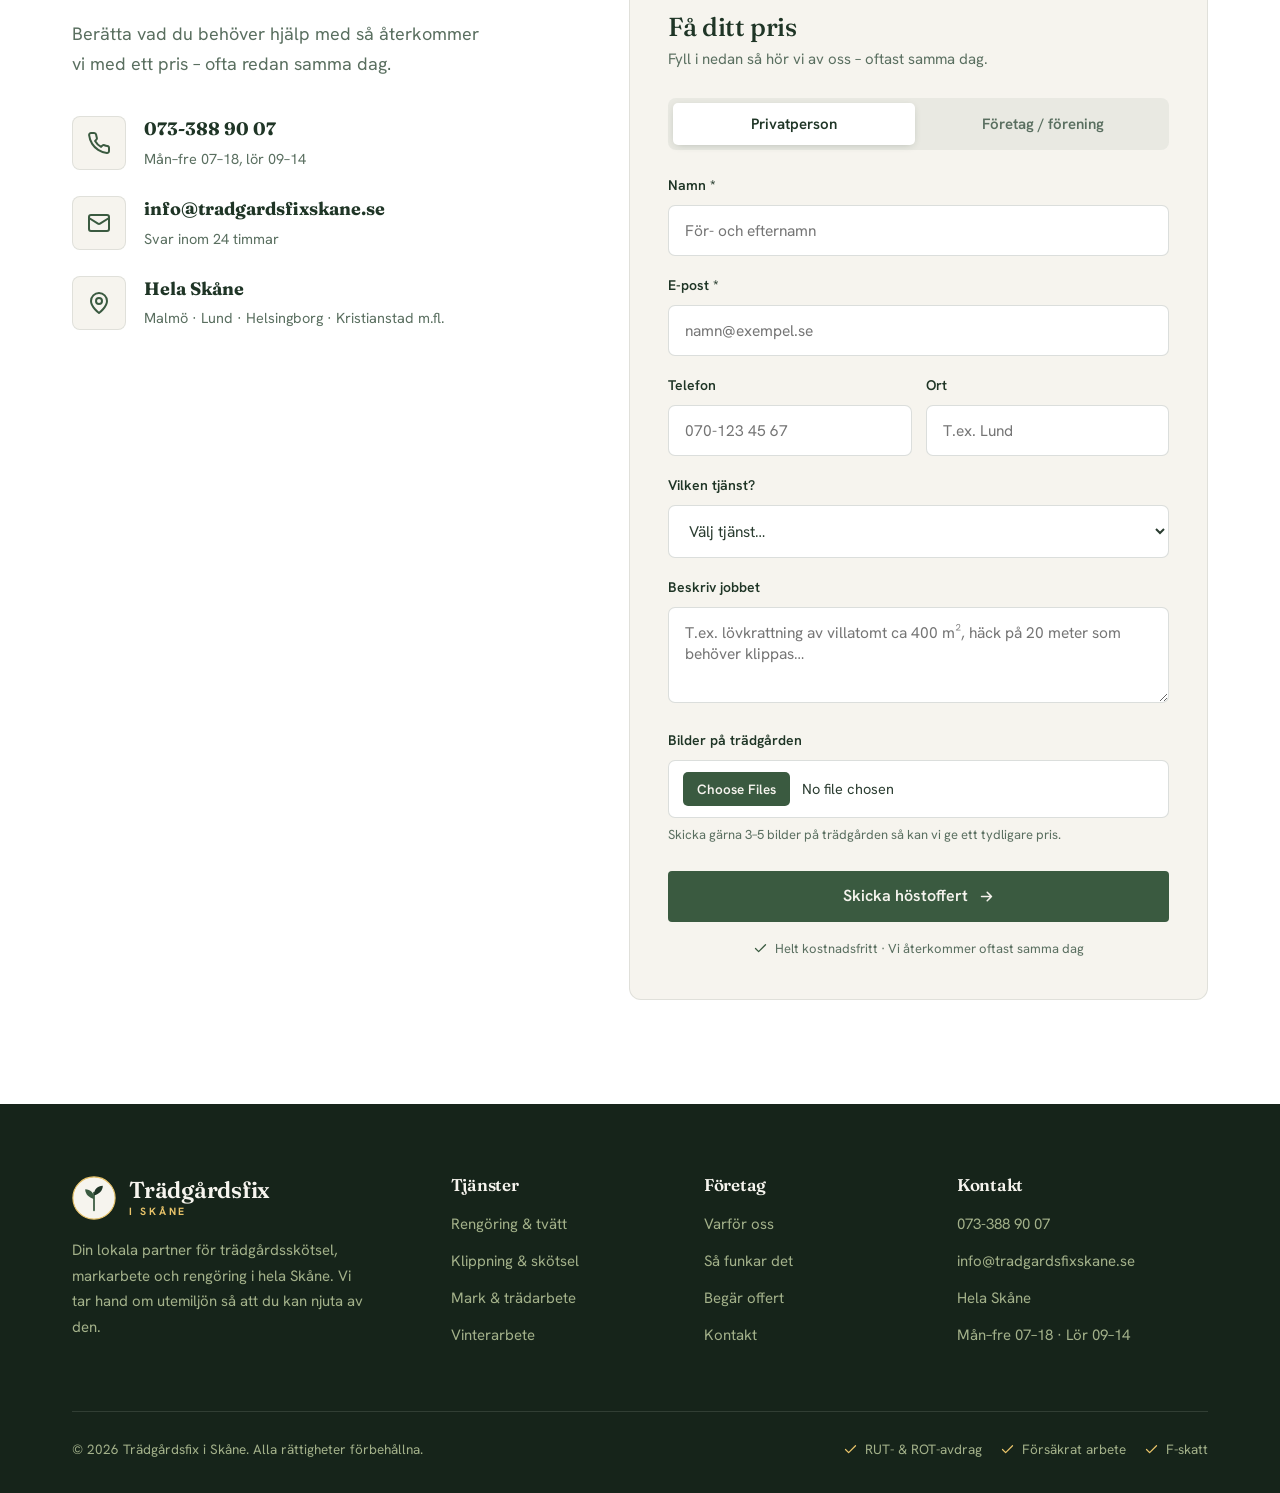
==== commit e9315fa5: "Add files via upload" ====
--- a/index.html
+++ b/index.html
@@ -4,7 +4,7 @@
 <meta charset="UTF-8">
 <meta name="viewport" content="width=device-width, initial-scale=1.0">
 <title>Trädgårdsfix i Skåne – Trädgårdsskötsel, markarbete & rengöring</title>
-<meta name="description" content="Trädgårdsfix i Skåne erbjuder högtryckstvätt, häckklippning, stubbfräsning, markarbete och säsongsskötsel i hela Skåne. Privat & företag. Både RUT- & ROT-avdrag. Begär kostnadsfri offert!">
+<meta name="description" content="Höststädning och lövkrattning i hela Skåne – vi gör trädgården vinterklar. Häckklippning, nedklippning av perenner, bortforsling, markarbete och snöröjning. Privat & företag. Begär kostnadsfri höstoffert!">
 <link rel="preconnect" href="https://fonts.googleapis.com">
 <link rel="preconnect" href="https://fonts.gstatic.com" crossorigin>
 <link href="https://fonts.googleapis.com/css2?family=Fraunces:ital,opsz,wght@0,9..144,400;0,9..144,500;0,9..144,600;1,9..144,400;1,9..144,500&family=Hanken+Grotesk:wght@400;500;600;700&display=swap" rel="stylesheet">
@@ -81,8 +81,9 @@
   .rut-card{position:absolute;bottom:24px;left:24px;right:24px;background:rgba(246,244,238,.96);backdrop-filter:blur(6px);border-radius:6px;padding:18px 22px;display:flex;align-items:center;gap:16px;z-index:3}
   .rut-card .pct{flex:0 0 auto;font-family:var(--display);font-size:34px;font-weight:600;color:var(--moss);line-height:1}
   .rut-card .pct small{font-size:18px}
-  .rut-card .tx strong{display:block;font-family:var(--display);font-size:17px;color:var(--forest);font-weight:600}
-  .rut-card .tx span{font-size:13.5px;color:var(--muted)}
+  .rut-card .pct svg{display:block;width:34px;height:34px;color:var(--moss)}
+  .rut-card .tx strong{display:block;font-family:var(--display);font-size:15.5px;color:var(--forest);font-weight:600;line-height:1.25}
+  .rut-card .tx span{font-size:12.5px;color:var(--muted);line-height:1.45;display:block;margin-top:3px}
 
   /* ══ TOWN STRIP ══ */
   .towns{border-top:1px solid rgba(31,53,38,.1);border-bottom:1px solid rgba(31,53,38,.1);background:rgba(163,177,138,.1)}
@@ -118,6 +119,19 @@
   .svc-card li:last-child{border-bottom:none}
   .svc-card li::before{content:"";position:absolute;left:2px;top:18px;width:13px;height:2px;background:var(--sage)}
   .svc-card li::after{content:"";position:absolute;left:7px;top:13px;width:2px;height:12px;background:var(--sage)}
+  .svc-flag{display:inline-flex;align-items:center;gap:8px;background:var(--sun);color:var(--forest);font-weight:700;font-size:12.5px;letter-spacing:.04em;padding:7px 14px;border-radius:50px;margin:-8px 0 18px}
+
+  /* ── AUTUMN JOBS ── */
+  #hostjobb{background:var(--white)}
+  .hj-grid{display:grid;grid-template-columns:repeat(4,1fr);gap:22px}
+  .hj-card{background:var(--cream);border:1px solid rgba(31,53,38,.1);border-radius:12px;padding:28px 26px;transition:transform .22s,box-shadow .22s}
+  .hj-card:hover{transform:translateY(-4px);box-shadow:0 22px 44px -28px rgba(31,53,38,.4)}
+  .hj-card svg{width:30px;height:30px;color:var(--moss);margin-bottom:16px}
+  .hj-card p{font-size:16px;color:var(--ink);line-height:1.5;text-wrap:pretty}
+  .hj-link{margin-top:34px;text-align:center}
+  .hj-link a{display:inline-flex;align-items:center;gap:10px;font-weight:600;font-size:16.5px;color:var(--moss);border-bottom:2px solid rgba(58,90,64,.3);padding-bottom:4px;transition:color .2s,border-color .2s}
+  .hj-link a:hover{color:var(--forest);border-color:var(--sun)}
+  .hj-link svg{width:17px;height:17px}
 
   /* ── WHY ── */
   #varfor{background:var(--forest);color:var(--cream);position:relative;overflow:hidden}
@@ -192,6 +206,9 @@
   form .btn{width:100%;justify-content:center;margin-top:8px;font-size:16px;padding:17px}
   .form-note{font-size:13px;color:var(--muted);text-align:center;margin-top:16px;display:flex;align-items:center;justify-content:center;gap:7px}
   .form-note svg{width:15px;height:15px;color:var(--moss)}
+  .filefield input[type="file"]{padding:11px 14px;font-size:14.5px;cursor:pointer;background:var(--white)}
+  .filefield input[type="file"]::file-selector-button{font-family:var(--body);font-weight:600;font-size:13.5px;border:0;background:var(--moss);color:var(--cream);padding:8px 14px;border-radius:5px;margin-right:12px;cursor:pointer}
+  .filefield .hint{font-size:13px;color:var(--muted);margin-top:7px;line-height:1.5}
   .thanks{text-align:center;padding:30px 10px}
   .thanks .tick{width:64px;height:64px;border-radius:50%;background:var(--moss);display:flex;align-items:center;justify-content:center;margin:0 auto 22px}
   .thanks .tick svg{width:32px;height:32px;color:var(--cream)}
@@ -225,6 +242,7 @@
     .hero-visual image-slot{height:380px}
     .hero-visual .hero-photo{height:380px}
     .why-grid{grid-template-columns:repeat(2,1fr);gap:36px 28px}
+    .hj-grid{grid-template-columns:repeat(2,1fr)}
     .foot-grid{grid-template-columns:1fr 1fr;gap:34px}
   }
   @media(max-width:1080px){
@@ -240,6 +258,7 @@
     .svc-card:nth-child(n+1){border-bottom:1px solid rgba(31,53,38,.12)}
     .svc-card:last-child{border-bottom:none}
     .why-grid,.steps{grid-template-columns:1fr;gap:30px}
+    .hj-grid{grid-template-columns:1fr;gap:16px}
     .foot-grid{grid-template-columns:1fr;gap:30px}
     .foot-bottom{flex-direction:column;align-items:flex-start;gap:16px}
     .steps::before{display:none}
@@ -282,10 +301,10 @@
   <div class="wrap hero-grid">
     <div class="hero-copy fade in">
       <span class="eyebrow">Hela Skåne · Privat &amp; företag</span>
-      <h1>Vi sköter din <em>trädgård</em> &amp; uppfart</h1>
-      <p class="lead">Från högtryckstvätt och häckklippning till stubbfräsning och markarbete – vi tar hand om hela utemiljön, året om. Prydligt, pålitligt och prisvärt med både RUT- och ROT-avdrag.</p>
+      <h1>Gör trädgården <em>vinterklar</em></h1>
+      <p class="lead">Lövkrattning, häckklippning, nedklippning av perenner och bortforsling av trädgårdsavfall – vi tar hand om höststädningen så att tomten är ren och redo inför vintern.</p>
       <div class="hero-cta">
-        <a href="#kontakt" class="btn">Begär kostnadsfri offert
+        <a href="#kontakt" class="btn">Få höstoffert
           <svg viewBox="0 0 24 24" fill="none" stroke="currentColor" stroke-width="2.2" stroke-linecap="round" stroke-linejoin="round"><path d="M5 12h14M13 6l6 6-6 6"/></svg>
         </a>
         <a href="#tjanster" class="btn btn-out">Se våra tjänster</a>
@@ -307,12 +326,12 @@
         </svg>
       </div>
       <div class="frame">
-        <img class="hero-photo" src="assets/hero.webp" alt="Välskött trädgård i Skåne">
+        <img class="hero-photo" style="object-position:68% center" src="hero-host.png" alt="Trädgårdsarbetare krattar löv vid en altan en frostig höstmorgon">
         <div class="rut-card">
-          <div class="pct">50<small>%</small></div>
+          <div class="pct"><svg viewBox="0 0 24 24" fill="none" stroke="currentColor" stroke-width="1.8" stroke-linecap="round" stroke-linejoin="round" width="34" height="34"><path d="M11 20A7 7 0 0 1 9.8 6.1C15.5 5 17 4.48 19 2c1 2 2 4.18 2 8 0 5.5-4.78 10-10 10Z"/><path d="M2 21c0-3 1.85-5.36 5.08-6"/></svg></div>
           <div class="tx">
-            <strong>RUT 50% · ROT 30%</strong>
-            <span>Avdrag direkt på fakturan – vi sköter Skatteverket</span>
+            <strong>Höststädning från 2 490 kr efter RUT-avdrag</strong>
+            <span>Lövkrattning, rabattstädning och nedklippning av perenner – till paketpris.</span>
           </div>
         </div>
       </div>
@@ -320,26 +339,26 @@
   </div>
 </section>
 
-<!-- ══════════ SUMMER OFFER ══════════ -->
+<!-- ══════════ AUTUMN OFFER ══════════ -->
 <section class="offer" id="erbjudande">
   <svg class="leaf" viewBox="0 0 24 24" fill="currentColor" aria-hidden="true"><path d="M11 20A7 7 0 0 1 9.8 6.1C15.5 5 17 4.48 19 2c1 2 2 4.18 2 8 0 5.5-4.78 10-10 10Z"/></svg>
   <div class="wrap">
     <div class="fade">
-      <span class="offer-badge"><svg viewBox="0 0 24 24" fill="none" stroke="currentColor" stroke-width="2" stroke-linecap="round" stroke-linejoin="round"><circle cx="12" cy="12" r="4"/><path d="M12 2v2M12 20v2M4.93 4.93l1.41 1.41M17.66 17.66l1.41 1.41M2 12h2M20 12h2M4.93 19.07l1.41-1.41M17.66 6.34l1.41-1.41"/></svg> Sommarerbjudande</span>
-      <h2>Altantvätt &amp; marktvätt – <em>till paketpris</em></h2>
-      <p>Boka altantvätt och marktvätt samtidigt och få ett förmånligt paketpris. Perfekt för dig som vill få altanen, uppfarten eller stenytorna rena och sommarfina inför semester eller visning.</p>
+      <span class="offer-badge"><svg viewBox="0 0 24 24" fill="none" stroke="currentColor" stroke-width="2" stroke-linecap="round" stroke-linejoin="round"><path d="M11 20A7 7 0 0 1 9.8 6.1C15.5 5 17 4.48 19 2c1 2 2 4.18 2 8 0 5.5-4.78 10-10 10Z"/><path d="M2 21c0-3 1.85-5.36 5.08-6"/></svg> Höstkampanj</span>
+      <h2>Höststädning – <em>till paketpris</em></h2>
+      <p>Få tomten ren och vinterklar innan regnet och mörkret sätter in. Vi krattar löven, städar rabatterna och klipper ned perennerna – så slipper du börja våren med förra årets arbete.</p>
       <ul class="offer-points">
-        <li><svg viewBox="0 0 24 24" fill="none" stroke="currentColor" stroke-width="2.2" stroke-linecap="round" stroke-linejoin="round"><path d="M20 6 9 17l-5-5"/></svg> Paketpris för altan + uppfart eller stenläggning</li>
+        <li><svg viewBox="0 0 24 24" fill="none" stroke="currentColor" stroke-width="2.2" stroke-linecap="round" stroke-linejoin="round"><path d="M20 6 9 17l-5-5"/></svg> Paketpris för lövkrattning + rabattstädning + nedklippning av perenner</li>
+        <li><svg viewBox="0 0 24 24" fill="none" stroke="currentColor" stroke-width="2.2" stroke-linecap="round" stroke-linejoin="round"><path d="M20 6 9 17l-5-5"/></svg> Bortforsling av trädgårdsavfall som tillval</li>
         <li><svg viewBox="0 0 24 24" fill="none" stroke="currentColor" stroke-width="2.2" stroke-linecap="round" stroke-linejoin="round"><path d="M20 6 9 17l-5-5"/></svg> Kostnadsfri offert, ofta samma dag</li>
-        <li><svg viewBox="0 0 24 24" fill="none" stroke="currentColor" stroke-width="2.2" stroke-linecap="round" stroke-linejoin="round"><path d="M20 6 9 17l-5-5"/></svg> ROT-avdrag direkt på fakturan</li>
-        <li><svg viewBox="0 0 24 24" fill="none" stroke="currentColor" stroke-width="2.2" stroke-linecap="round" stroke-linejoin="round"><path d="M20 6 9 17l-5-5"/></svg> Gäller i hela Skåne under sommarsäsongen</li>
+        <li><svg viewBox="0 0 24 24" fill="none" stroke="currentColor" stroke-width="2.2" stroke-linecap="round" stroke-linejoin="round"><path d="M20 6 9 17l-5-5"/></svg> RUT-avdrag direkt på fakturan</li>
       </ul>
     </div>
     <div class="offer-price fade">
       <div class="from">Paketpris från</div>
-      <div class="big">4 990 kr</div>
-      <div class="after">efter ROT-avdrag</div>
-      <a href="#kontakt" class="btn btn-sun">Få sommarpris idag
+      <div class="big">2 490 kr</div>
+      <div class="after">efter RUT-avdrag</div>
+      <a href="#kontakt" class="btn btn-sun">Få höstpris idag
         <svg viewBox="0 0 24 24" fill="none" stroke="currentColor" stroke-width="2.2" stroke-linecap="round" stroke-linejoin="round"><path d="M5 12h14M13 6l6 6-6 6"/></svg>
       </a>
     </div>
@@ -378,6 +397,49 @@
 
       <div class="svc-card c1 fade">
         <div class="svc-top">
+          <div class="svc-icon"><svg viewBox="0 0 24 24" fill="none" stroke="currentColor" stroke-width="1.8" stroke-linecap="round" stroke-linejoin="round"><circle cx="6" cy="6" r="3"/><circle cx="6" cy="18" r="3"/><path d="M20 4 8.12 15.88"/><path d="M14.47 14.48 20 20"/><path d="M8.12 8.12 12 12"/></svg></div>
+          <div><h3>Klippning &amp; skötsel</h3><div class="cat">Välansad &amp; grön</div></div>
+        </div>
+        <ul>
+          <li>Lövkrattning &amp; höststädning</li>
+          <li>Nedklippning av perenner</li>
+          <li>Häckklippning – alla sorter &amp; höjder</li>
+          <li>Busk- &amp; trädbeskärning, uppstamning</li>
+          <li>Ogräsrensning i rabatter &amp; gångar</li>
+          <li>Gräsklippning &amp; kantskärning</li>
+          <li>Bortforsling av trädgårdsavfall</li>
+        </ul>
+      </div>
+
+      <div class="svc-card c2 fade">
+        <div class="svc-top">
+          <div class="svc-icon"><svg viewBox="0 0 24 24" fill="none" stroke="currentColor" stroke-width="1.8" stroke-linecap="round" stroke-linejoin="round"><path d="M12 2v20M2 12h20M5 5l14 14M19 5 5 19M4.5 9.5 12 12l7.5-2.5M4.5 14.5 12 12l7.5 2.5"/></svg></div>
+          <div><h3>Vinterarbete</h3><div class="cat">Snö &amp; halka</div></div>
+        </div>
+        <span class="svc-flag">Boka snöröjningsavtal nu</span>
+        <ul>
+          <li>Snöröjning av uppfart &amp; gångar</li>
+          <li>Halkbekämpning, sandning &amp; saltning</li>
+          <li>Snöröjning av p-platser &amp; innergårdar</li>
+          <li>Bortforsling av snö vid behov</li>
+        </ul>
+      </div>
+
+      <div class="svc-card c3 fade">
+        <div class="svc-top">
+          <div class="svc-icon"><svg viewBox="0 0 24 24" fill="none" stroke="currentColor" stroke-width="1.8" stroke-linecap="round" stroke-linejoin="round"><path d="M12 22v-8"/><path d="M9 14l3-3 3 3"/><path d="M5 11a7 7 0 0 1 14 0c0 1-1 2-2 2H7c-1 0-2-1-2-2Z"/></svg></div>
+          <div><h3>Mark &amp; trädarbete</h3><div class="cat">Stabil grund</div></div>
+        </div>
+        <ul>
+          <li>Stubbfräsning &amp; rotborttagning</li>
+          <li>Trädfällning av mindre träd</li>
+          <li>Schaktning &amp; markarbete</li>
+          <li>Sten- &amp; plattsättning</li>
+        </ul>
+      </div>
+
+      <div class="svc-card c4 fade">
+        <div class="svc-top">
           <div class="svc-icon"><svg viewBox="0 0 24 24" fill="none" stroke="currentColor" stroke-width="1.8" stroke-linecap="round" stroke-linejoin="round"><path d="M3 3v18h18"/><path d="M7 14l3-3 3 3 4-4"/><path d="M6 7.5c.5-1 1.5-1 2 0s1.5 1 2 0"/></svg></div>
           <div><h3>Rengöring &amp; tvätt</h3><div class="cat">Friskt &amp; rent</div></div>
         </div>
@@ -389,46 +451,39 @@
         </ul>
       </div>
 
-      <div class="svc-card c2 fade">
-        <div class="svc-top">
-          <div class="svc-icon"><svg viewBox="0 0 24 24" fill="none" stroke="currentColor" stroke-width="1.8" stroke-linecap="round" stroke-linejoin="round"><circle cx="6" cy="6" r="3"/><circle cx="6" cy="18" r="3"/><path d="M20 4 8.12 15.88"/><path d="M14.47 14.48 20 20"/><path d="M8.12 8.12 12 12"/></svg></div>
-          <div><h3>Klippning &amp; skötsel</h3><div class="cat">Välansad &amp; grön</div></div>
-        </div>
-        <ul>
-          <li>Häckklippning – alla sorter &amp; höjder</li>
-          <li>Gräsklippning &amp; kantskärning</li>
-          <li>Busk- &amp; trädbeskärning, uppstamning</li>
-          <li>Ogräsrensning i rabatter &amp; gångar</li>
-        </ul>
-      </div>
-
-      <div class="svc-card c3 fade">
-        <div class="svc-top">
-          <div class="svc-icon"><svg viewBox="0 0 24 24" fill="none" stroke="currentColor" stroke-width="1.8" stroke-linecap="round" stroke-linejoin="round"><path d="M12 22v-8"/><path d="M9 14l3-3 3 3"/><path d="M5 11a7 7 0 0 1 14 0c0 1-1 2-2 2H7c-1 0-2-1-2-2Z"/></svg></div>
-          <div><h3>Mark &amp; trädarbete</h3><div class="cat">Stabil grund</div></div>
-        </div>
-        <ul>
-          <li>Stubbfräsning &amp; rotborttagning</li>
-          <li>Trädfällning av mindre träd</li>
-          <li>Schaktning &amp; markarbete</li>
-          <li>Sten- &amp; plattsättning</li>
-        </ul>
-      </div>
-
-      <div class="svc-card c4 fade">
-        <div class="svc-top">
-          <div class="svc-icon"><svg viewBox="0 0 24 24" fill="none" stroke="currentColor" stroke-width="1.8" stroke-linecap="round" stroke-linejoin="round"><path d="M12 2v20M2 12h20M5 5l14 14M19 5 5 19M4.5 9.5 12 12l7.5-2.5M4.5 14.5 12 12l7.5 2.5"/></svg></div>
-          <div><h3>Vinterarbete</h3><div class="cat">Snö &amp; halka</div></div>
-        </div>
-        <ul>
-          <li>Snöröjning av uppfart &amp; gångar</li>
-          <li>Halkbekämpning, sandning &amp; saltning</li>
-          <li>Snöröjning av p-platser &amp; innergårdar</li>
-          <li>Bortforsling av snö vid behov</li>
-        </ul>
-      </div>
-
-    </div>
+    </div>
+  </div>
+</section>
+
+<!-- ══════════ AUTUMN JOBS ══════════ -->
+<section class="sec tight" id="hostjobb">
+  <div class="wrap">
+    <div class="sec-head fade">
+      <span class="eyebrow">Höstens vanligaste jobb</span>
+      <h2>Känner du igen dig?</h2>
+      <p>Det här är vad de flesta hör av sig om just nu – vi löser det på ett besök.</p>
+    </div>
+    <div class="hj-grid">
+      <div class="hj-card fade">
+        <svg viewBox="0 0 24 24" fill="none" stroke="currentColor" stroke-width="1.8" stroke-linecap="round" stroke-linejoin="round"><path d="M11 20A7 7 0 0 1 9.8 6.1C15.5 5 17 4.48 19 2c1 2 2 4.18 2 8 0 5.5-4.78 10-10 10Z"/><path d="M2 21c0-3 1.85-5.36 5.08-6"/></svg>
+        <p>Löv som täpper igen brunnar, gångar och uteplatser</p>
+      </div>
+      <div class="hj-card fade">
+        <svg viewBox="0 0 24 24" fill="none" stroke="currentColor" stroke-width="1.8" stroke-linecap="round" stroke-linejoin="round"><circle cx="6" cy="6" r="3"/><circle cx="6" cy="18" r="3"/><path d="M20 4 8.12 15.88"/><path d="M14.47 14.48 20 20"/></svg>
+        <p>Häckar som blivit breda och ojämna efter sommaren</p>
+      </div>
+      <div class="hj-card fade">
+        <svg viewBox="0 0 24 24" fill="none" stroke="currentColor" stroke-width="1.8" stroke-linecap="round" stroke-linejoin="round"><path d="M12 22V8"/><path d="M12 12c0-3 2-6 6-6 0 4-2.5 6-6 6Z"/><path d="M12 16c0-3-2-6-6-6 0 4 2.5 6 6 6Z"/></svg>
+        <p>Övervuxna rabatter och vissna perenner</p>
+      </div>
+      <div class="hj-card fade">
+        <svg viewBox="0 0 24 24" fill="none" stroke="currentColor" stroke-width="1.8" stroke-linecap="round" stroke-linejoin="round"><path d="M3 6h18l-1.5 13a2 2 0 0 1-2 1.8H6.5a2 2 0 0 1-2-1.8Z"/><path d="M9 6V4a2 2 0 0 1 2-2h2a2 2 0 0 1 2 2v2"/></svg>
+        <p>Trädgårdsavfall som blir liggande utan släp</p>
+      </div>
+    </div>
+    <p class="hj-link fade"><a href="#kontakt">Beskriv ditt jobb så får du en kostnadsfri höstoffert
+      <svg viewBox="0 0 24 24" fill="none" stroke="currentColor" stroke-width="2.2" stroke-linecap="round" stroke-linejoin="round"><path d="M5 12h14M13 6l6 6-6 6"/></svg>
+    </a></p>
   </div>
 </section>
 
@@ -507,8 +562,8 @@
     <form id="quoteForm" novalidate>
       <div id="formBody">
         <div class="offer-mini">
-          <svg viewBox="0 0 24 24" fill="none" stroke="currentColor" stroke-width="2" stroke-linecap="round" stroke-linejoin="round"><circle cx="12" cy="12" r="4"/><path d="M12 2v2M12 20v2M4.93 4.93l1.41 1.41M17.66 17.66l1.41 1.41M2 12h2M20 12h2M4.93 19.07l1.41-1.41M17.66 6.34l1.41-1.41"/></svg>
-          <div><strong>Sommarerbjudande: altantvätt + marktvätt från 4 990 kr efter ROT.</strong><span>Skriv "sommarpaket" i beskrivningen så räknar vi på det.</span></div>
+          <svg viewBox="0 0 24 24" fill="none" stroke="currentColor" stroke-width="2" stroke-linecap="round" stroke-linejoin="round"><path d="M11 20A7 7 0 0 1 9.8 6.1C15.5 5 17 4.48 19 2c1 2 2 4.18 2 8 0 5.5-4.78 10-10 10Z"/><path d="M2 21c0-3 1.85-5.36 5.08-6"/></svg>
+          <div><strong>Höstkampanj: höststädning från 2 490 kr efter RUT-avdrag.</strong><span>Skriv "höstpaket" i beskrivningen så räknar vi på det.</span></div>
         </div>
         <h3>Få ditt pris</h3>
         <p class="fsub">Fyll i nedan så hör vi av oss – oftast samma dag.</p>
@@ -546,19 +601,25 @@
           <label for="tjanst">Vilken tjänst?</label>
           <select id="tjanst" name="tjanst">
             <option value="">Välj tjänst…</option>
+            <option>Höststädning</option>
+            <option>Klippning &amp; skötsel</option>
+            <option>Vinterarbete</option>
+            <option>Mark &amp; trädarbete</option>
             <option>Rengöring &amp; tvätt</option>
-            <option>Klippning &amp; skötsel</option>
-            <option>Mark &amp; trädarbete</option>
-            <option>Vinterarbete</option>
             <option>Flera / vet ej</option>
           </select>
           <div class="errmsg">Välj en tjänst.</div>
         </div>
         <div class="field" id="f-meddelande">
           <label for="meddelande">Beskriv jobbet</label>
-          <textarea id="meddelande" name="meddelande" placeholder="T.ex. häck på 20 meter som behöver klippas, stubbe som ska fräsas…"></textarea>
-        </div>
-        <button type="submit" class="btn">Skicka offertförfrågan
+          <textarea id="meddelande" name="meddelande" placeholder="T.ex. lövkrattning av villatomt ca 400 m², häck på 20 meter som behöver klippas…"></textarea>
+        </div>
+        <div class="field filefield" id="f-bilder">
+          <label for="bilder">Bilder på trädgården</label>
+          <input type="file" id="bilder" name="bilder" accept="image/*" multiple>
+          <p class="hint">Skicka gärna 3–5 bilder på trädgården så kan vi ge ett tydligare pris.</p>
+        </div>
+        <button type="submit" class="btn">Skicka höstoffert
           <svg viewBox="0 0 24 24" fill="none" stroke="currentColor" stroke-width="2.2" stroke-linecap="round" stroke-linejoin="round"><path d="M5 12h14M13 6l6 6-6 6"/></svg>
         </button>
         <p class="form-note">
@@ -702,6 +763,10 @@
       const data=new FormData(form);
       data.set('access_key', WEB3FORMS_KEY);
       data.set('replyto', document.getElementById('epost').value.trim());
+      const bilder=document.getElementById('bilder');
+      if(bilder && bilder.files.length){
+        data.set('bifogade_bilder', bilder.files.length+' st: '+[...bilder.files].map(f=>f.name).join(', '));
+      }
       const res=await fetch('https://api.web3forms.com/submit',{
         method:'POST',
         headers:{'Accept':'application/json'},
